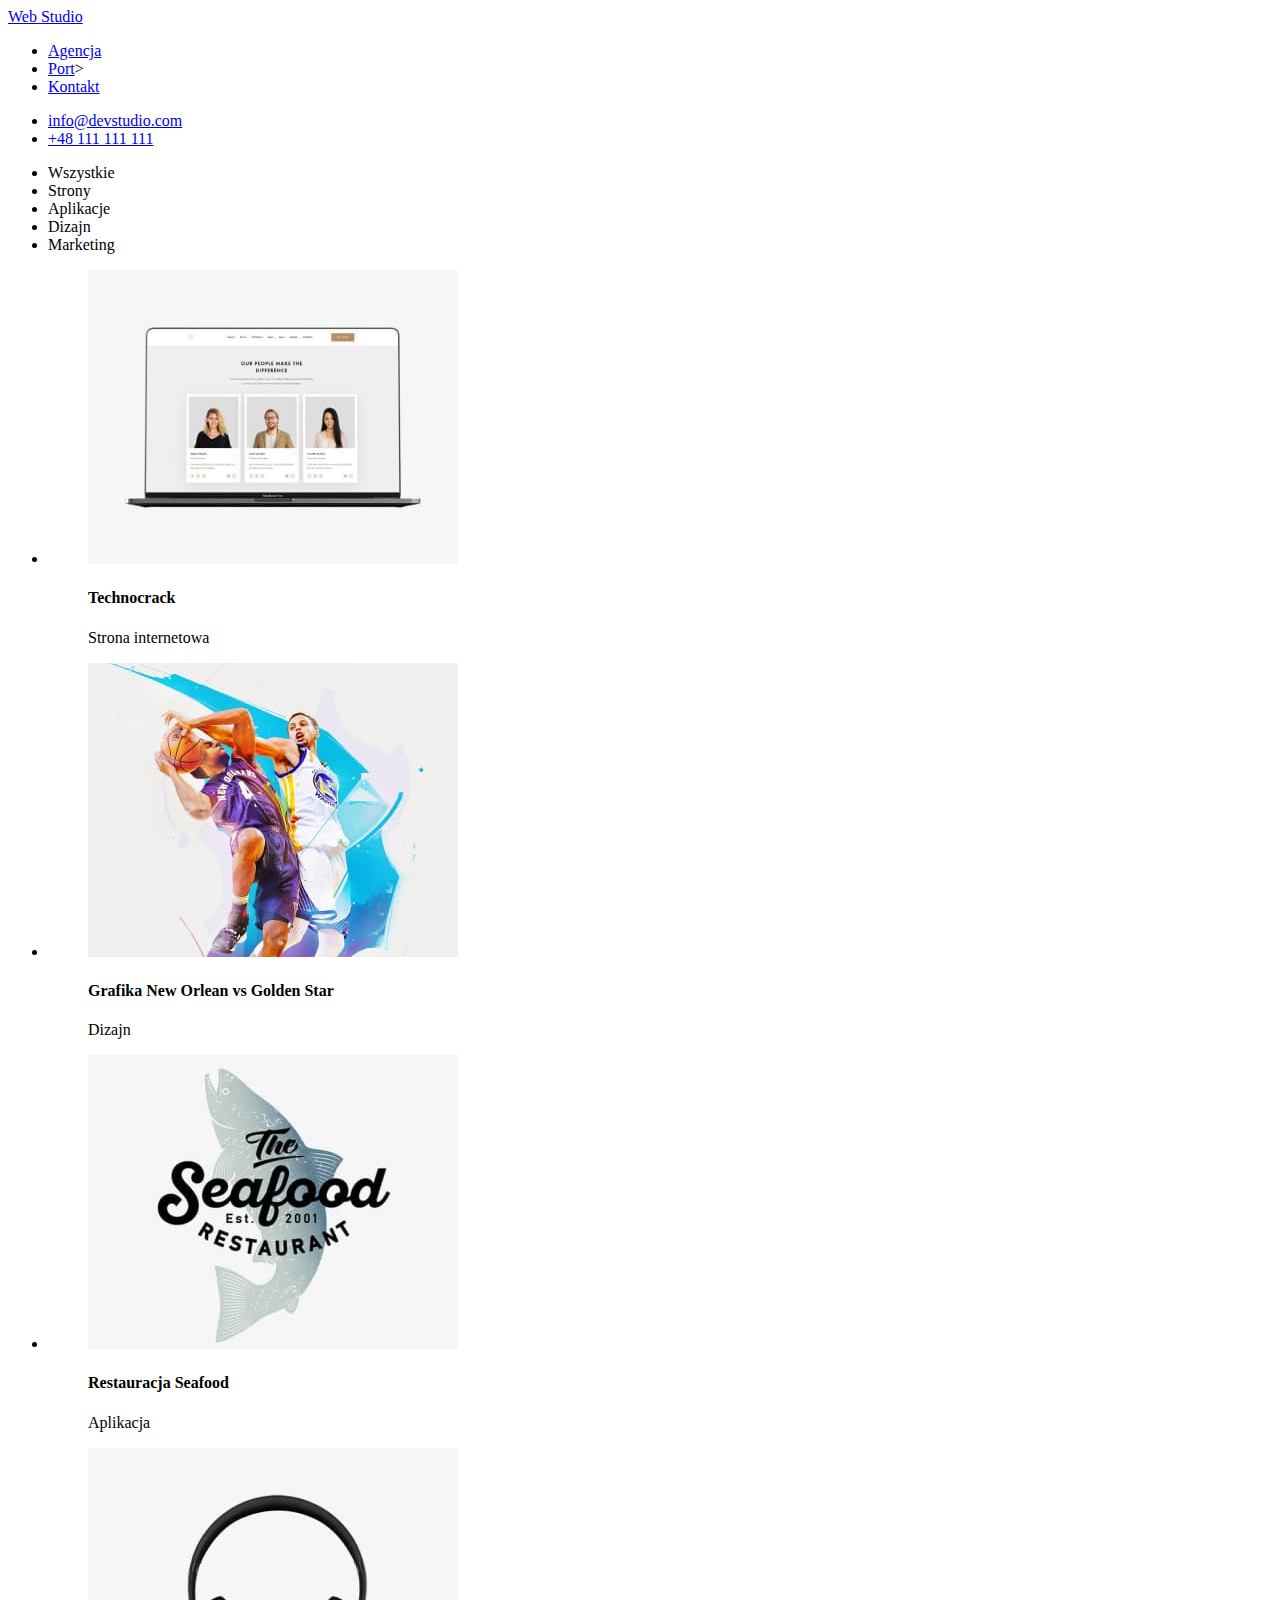
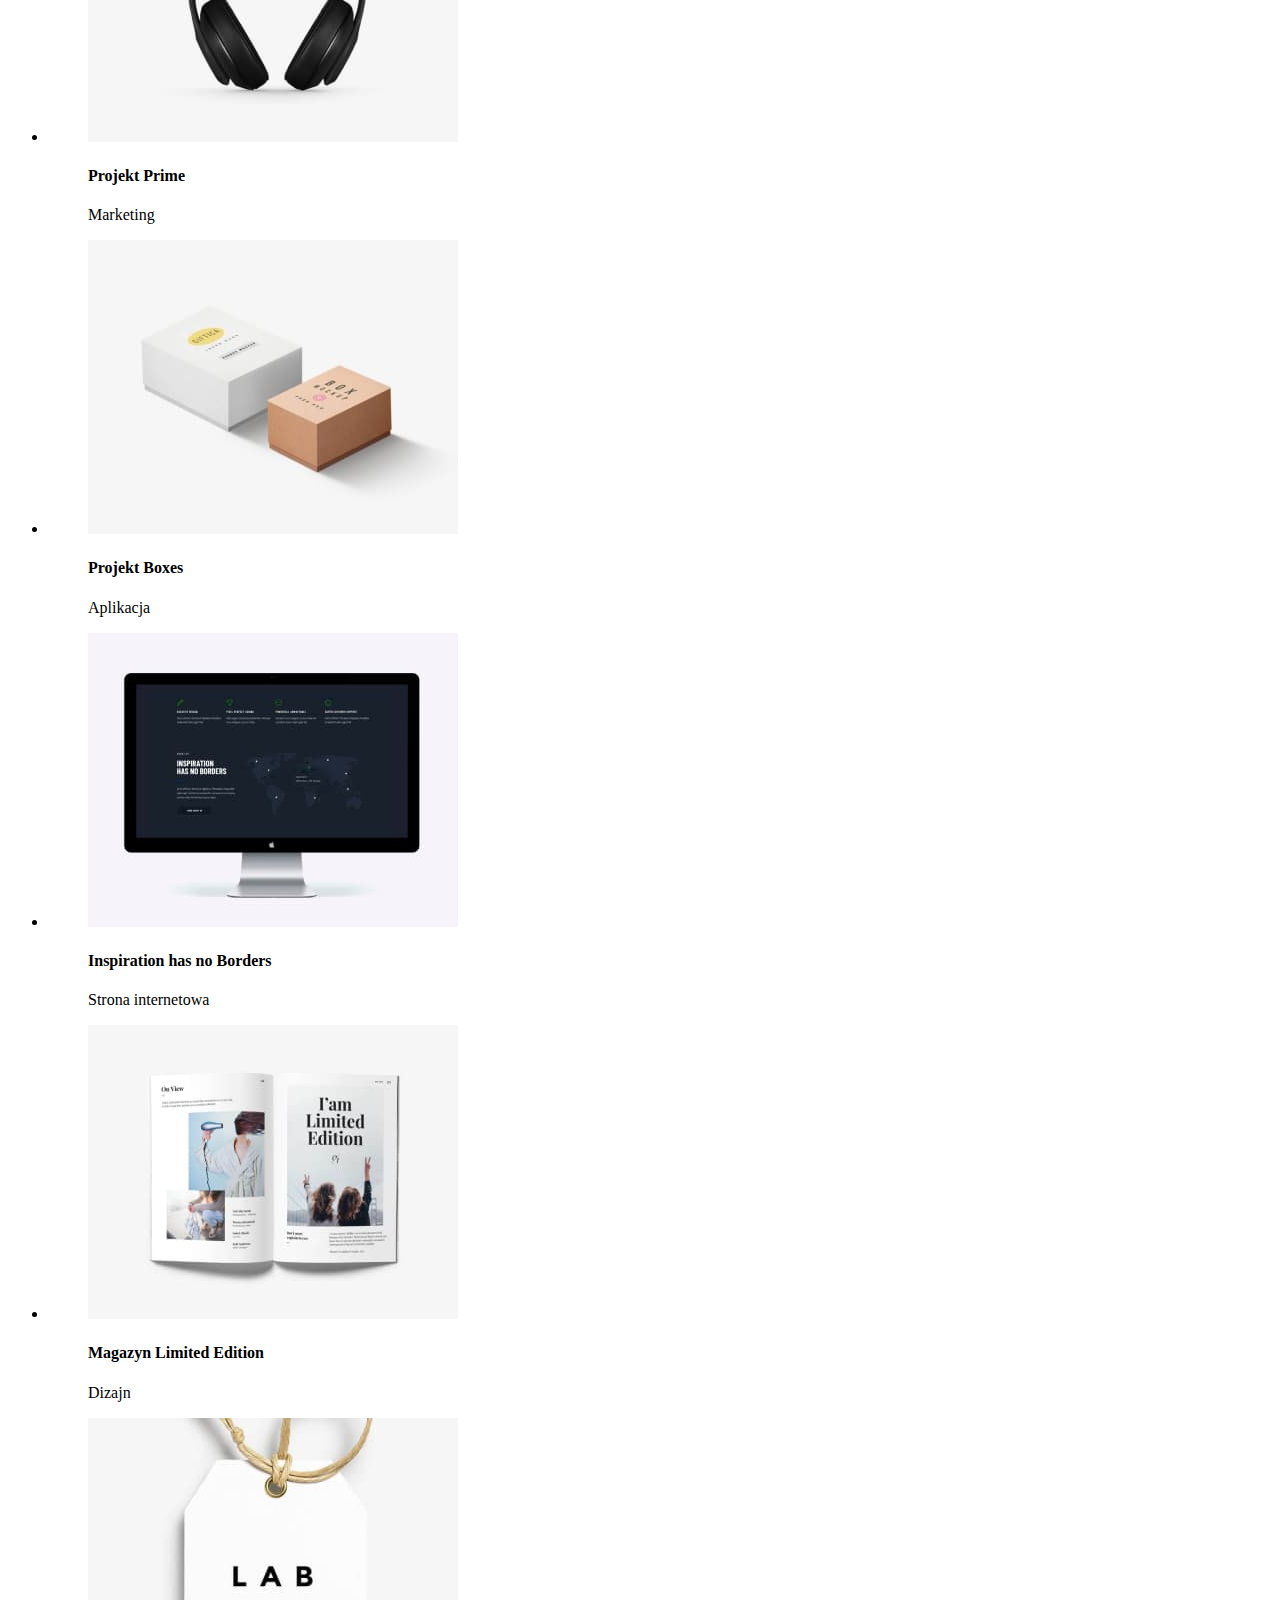
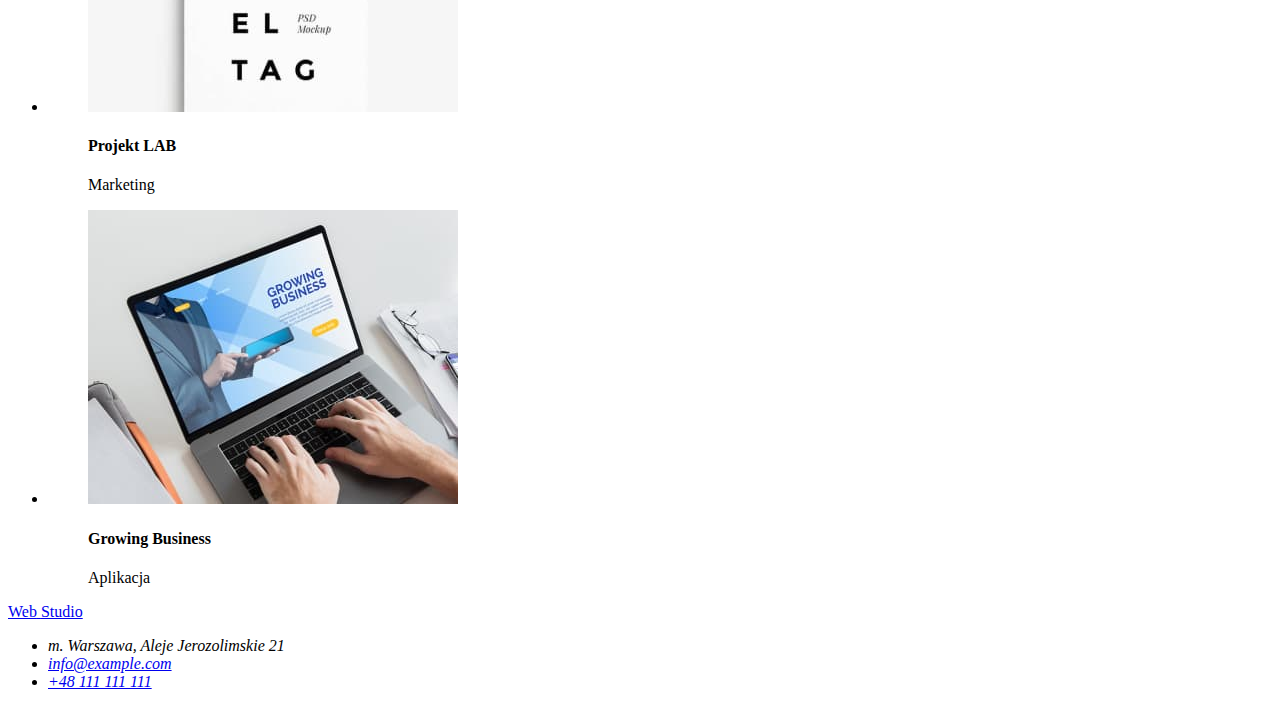
==== portfolio.html @ fb9fe357 "znaczniki portfolio" ====
<!DOCTYPE html>
<html lang="en">
  <head>
    <meta charset="UTF-8" />
    <meta http-equiv="X-UA-Compatible" content="IE=edge" />
    <meta name="viewport" content="width=device-width, initial-scale=1.0" />
    <title>Document</title>
  </head>
  <body>
    <header>
      <div>
        <a href="#">
          <span>Web</span>
          <span>Studio</span>
        </a>
      </div>
      <nav>
        <ul>
          <li><a href="#">Agencja</a></li>
          <li><a href="#">Port</a>></li>
          <li><a href="#">Kontakt</a></li>
        </ul>
      </nav>
      <div>
        <ul>
          <li><a href="mailto:info@devstudio.com">info@devstudio.com</a></li>
          <li><a href="tel:+48111111111">+48 111 111 111</a></li>
        </ul>
      </div>
    </header>
    <main>
      <nav>
        <ul>
          <li><a href="#"></a>Wszystkie</li>
          <li><a href="#"></a>Strony</li>
          <li><a href="#"></a>Aplikacje</li>
          <li><a href="#"></a>Dizajn</li>
          <li><a href="#"></a>Marketing</li>
        </ul>
      </nav>
      <section>
        <ul>
          <li>
            <figure>
              <img
                src="images/technocrack.jpg"
                alt="nasz zespół i jego kompetencje"
                width="370"
                height="294"
              />
              <figcaption>
                <h4>Technocrack</h4>
                <p>Strona internetowa</p>
              </figcaption>
            </figure>
          </li>
          <li>
            <figure>
              <img
                src="images/nba.jpg"
                alt="koszykarze"
                width="370"
                height="294"
              />
              <figcaption>
                <h4>Grafika New Orlean vs Golden Star</h4>
                <p>Dizajn</p>
              </figcaption>
            </figure>
          </li>
          <li>
            <figure>
              <img
                src="images/restaurant.jpg"
                alt="logo restauracji"
                width="370"
                height="294"
              />
              <figcaption>
                <h4>Restauracja Seafood</h4>
                <p>Aplikacja</p>
              </figcaption>
            </figure>
          </li>
          <li>
            <figure>
              <img
                src="images/prime.jpg"
                alt="słuchawki"
                width="370"
                height="294"
              />
              <figcaption>
                <h4>Projekt Prime</h4>
                <p>Marketing</p>
            </figure>
          </li>
          <li>
            <figure>
              <img
                src="images/boxes.jpg"
                alt="dwa pudełka"
                width="370"
                height="294"
              />
              <figcaption>
                <h4>Projekt Boxes</h4>
                <p>Aplikacja</p>
            </figure>
          </li>
          <li>
            <figure>
              <img
                src="images/inspiration.jpg"
                alt="ekran z mapą świata i menu"
                width="370"
                height="294"
              />
              <figcaption>
                <h4>Inspiration has no Borders</h4>
                <p>Strona internetowa</p>
            </figure>
          </li>
          <li>
            <figure>
              <img
                src="images/magazine.jpg"
                alt="magazyn"
                width="370"
                height="294"
              />
              <figcaption>
                <h4>Magazyn Limited Edition</h4>
                <p>Dizajn</p>
            </figure>
          </li>
          <li>
            <figure>
              <img
                src="images/lab.jpg"
                alt="etykieta"
                width="370"
                height="294"
              />
              <figcaption>
                <h4>Projekt LAB</h4>
                <p>Marketing</p>
            </figure>
          </li>
          <li>
            <figure>
              <img
                src="images/growingbiz.jpg"
                alt="włączony laptop"
                width="370"
                height="294"
              />
              <figcaption>
                <h4>Growing Business</h4>
                <p>Aplikacja</p>
            </figure>
          </li>
        </ul>
      </section>
    </main>
    <footer>
      <div>
        <a href="#">
          <span>Web</span>
          <span>Studio</span>
        </a>
      </div>
      <address>
        <ul>
          <li>m. Warszawa, Aleje Jerozolimskie 21</li>
          <li><a href="mailto:info@example.com">info@example.com</a></li>
          <li><a href="tel:+48111111111">+48 111 111 111</a></li>
        </ul>
      </address>
    </footer>
  </body>
</html>
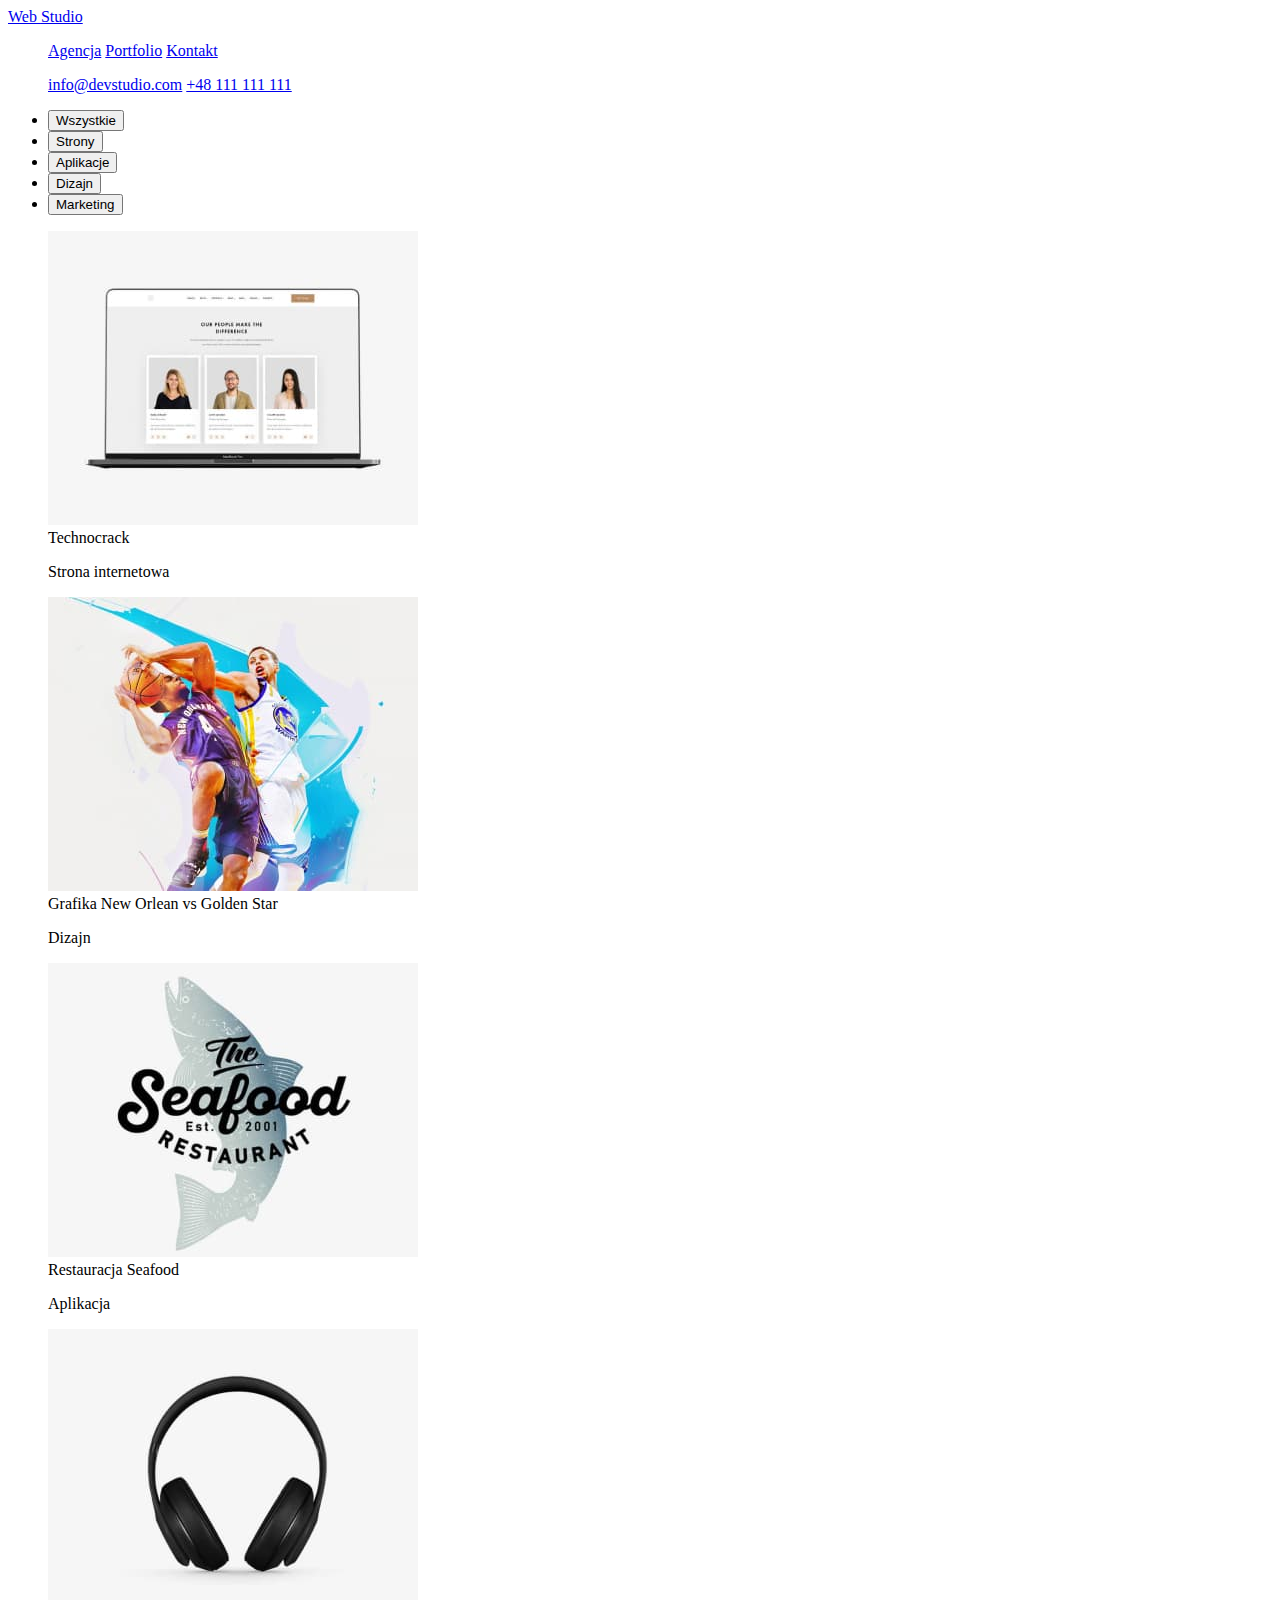
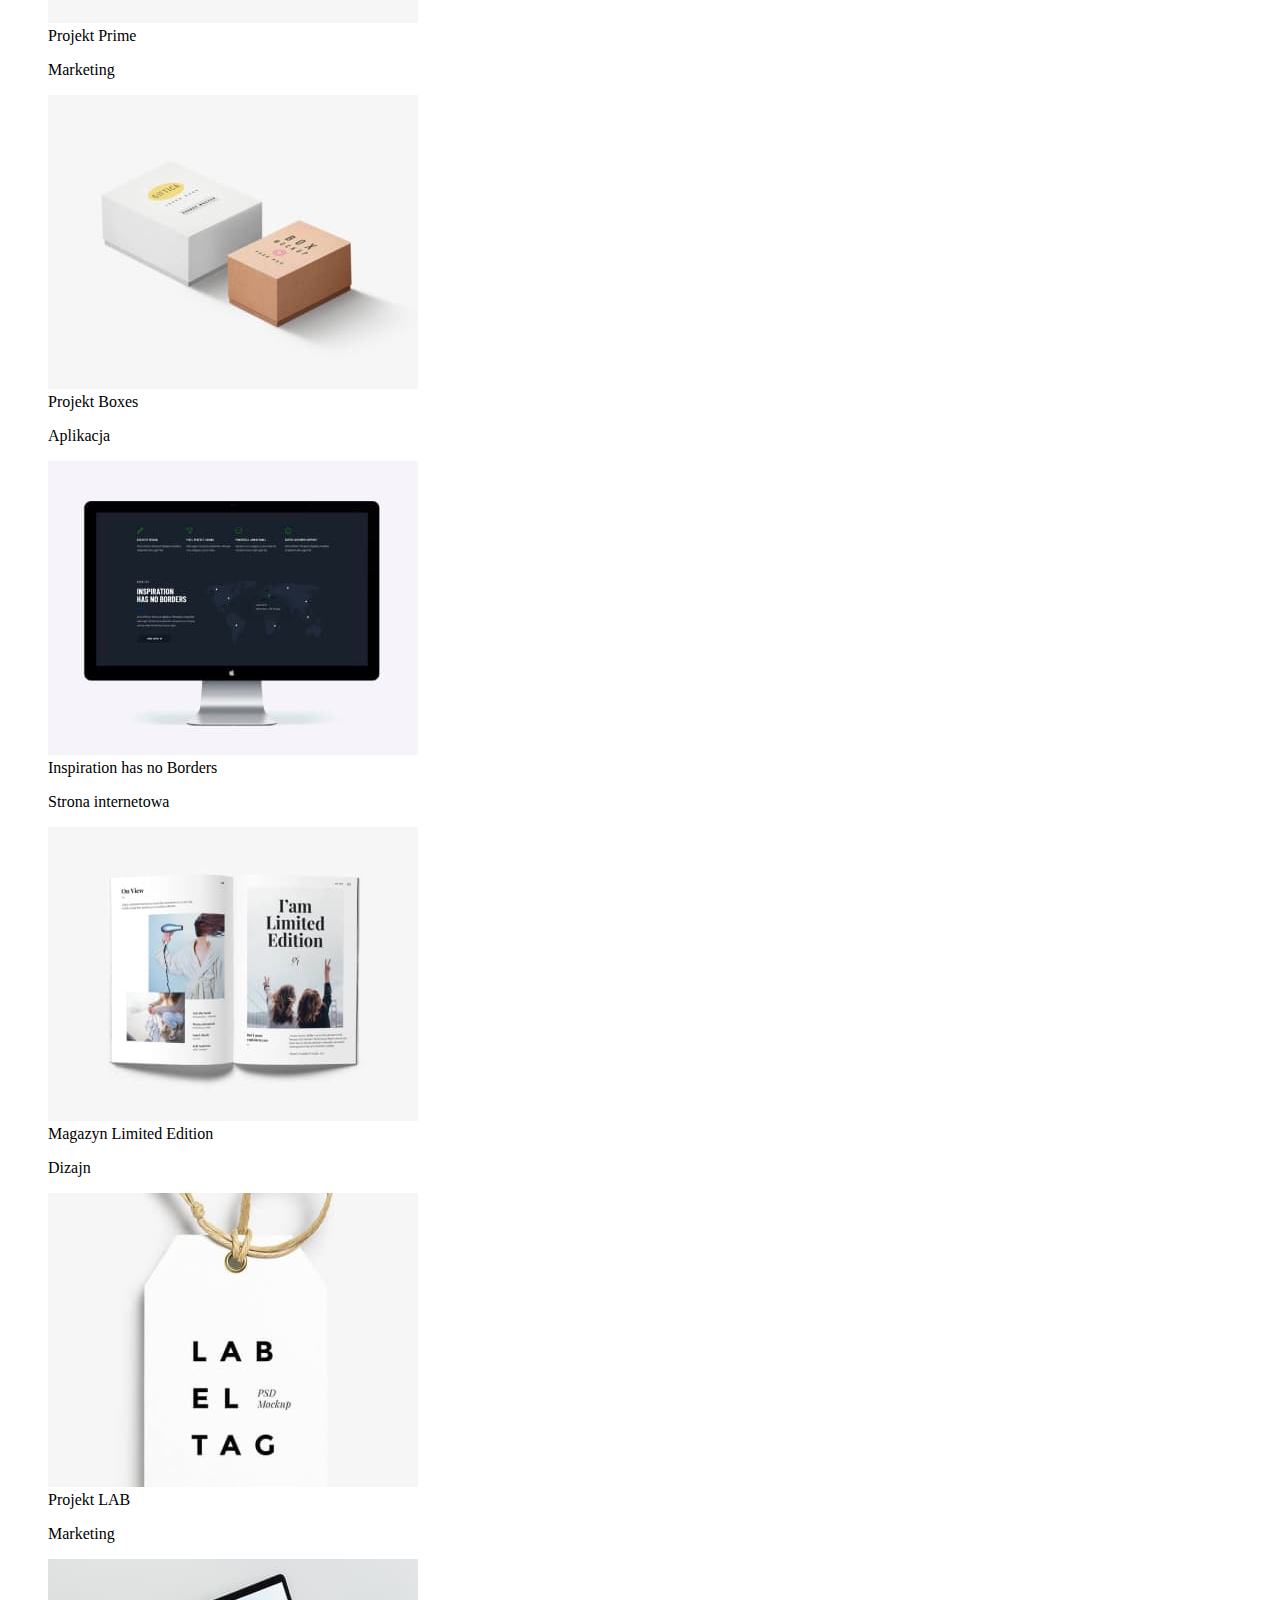
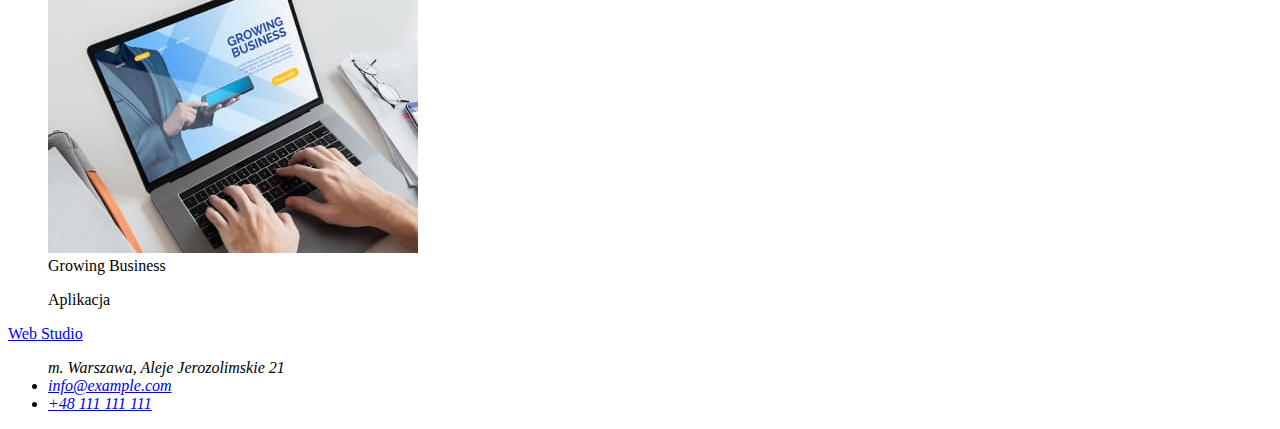
==== commit da891137: "1" ====
--- a/portfolio.html
+++ b/portfolio.html
@@ -4,42 +4,46 @@
     <meta charset="UTF-8" />
     <meta http-equiv="X-UA-Compatible" content="IE=edge" />
     <meta name="viewport" content="width=device-width, initial-scale=1.0" />
-    <title>Document</title>
+    <title>Portfolio</title>
+     <link rel="preconnect" href="https://fonts.googleapis.com" />
+    <link rel="preconnect" href="https://fonts.gstatic.com" crossorigin />
+    <link href="https://fonts.googleapis.com/css2?family=Raleway:wght@700&family=Roboto:wght@400;700;900&display=swap" rel="stylesheet">
+    <link rel="stylesheet" href="./css/styles.css"> 
   </head>
   <body>
     <header>
-      <div>
-        <a href="#">
-          <span>Web</span>
-          <span>Studio</span>
+      <div: class="logo">
+        <a href="index.html" class="link">
+          <span: class="blue-logo">Web</span>
+          <span: class="black-logo">Studio</span>
         </a>
       </div>
       <nav>
         <ul>
-          <li><a href="#">Agencja</a></li>
-          <li><a href="#">Port</a>></li>
-          <li><a href="#">Kontakt</a></li>
+          <li: class="navigation"><a href="#" class="link">Agencja</a></li>
+          <li: class="navigation"><a href="portfolio.html" class="link">Portfolio</a></li>
+          <li: class="navigation"><a href="#" class="link">Kontakt</a></li>
         </ul>
       </nav>
       <div>
         <ul>
-          <li><a href="mailto:info@devstudio.com">info@devstudio.com</a></li>
-          <li><a href="tel:+48111111111">+48 111 111 111</a></li>
+          <li: class="contacts-data"><a href="mailto:info@devstudio.com" class="link contacts-data">info@devstudio.com</a></li>
+          <li: class="contacts-data"><a href="tel:+48111111111" class="link contacts-data">+48 111 111 111</a></li>
         </ul>
       </div>
     </header>
     <main>
       <nav>
         <ul>
-          <li><a href="#"></a>Wszystkie</li>
-          <li><a href="#"></a>Strony</li>
-          <li><a href="#"></a>Aplikacje</li>
-          <li><a href="#"></a>Dizajn</li>
-          <li><a href="#"></a>Marketing</li>
+          <li><button type="button" class="button button-filter">Wszystkie</button></li>
+          <li><button type="button" class="button button-filter">Strony</button></li>
+          <li><button type="button" class="button button-filter">Aplikacje</button></li>
+          <li><button type="button" class="button button-filter">Dizajn</button></li>
+          <li><button type="button" class="button button-filter">Marketing</button></li>
         </ul>
       </nav>
       <section>
-        <ul>
+        <ul: class="flex-container wrap">
           <li>
             <figure>
               <img
@@ -49,8 +53,8 @@
                 height="294"
               />
               <figcaption>
-                <h4>Technocrack</h4>
-                <p>Strona internetowa</p>
+                <h4: class="portfolio-captions-projects">Technocrack</h4>
+                <p align="left" class="portfolio-captions-project-type">Strona internetowa</p>
               </figcaption>
             </figure>
           </li>
@@ -63,8 +67,8 @@
                 height="294"
               />
               <figcaption>
-                <h4>Grafika New Orlean vs Golden Star</h4>
-                <p>Dizajn</p>
+                <h4: class="portfolio-captions-projects">Grafika New Orlean vs Golden Star</h4>
+                <p align="left" class="portfolio-captions-project-type">Dizajn</p>
               </figcaption>
             </figure>
           </li>
@@ -77,8 +81,8 @@
                 height="294"
               />
               <figcaption>
-                <h4>Restauracja Seafood</h4>
-                <p>Aplikacja</p>
+                <h4: class="portfolio-captions-projects">Restauracja Seafood</h4>
+                <p align="left" class="portfolio-captions-project-type">Aplikacja</p>
               </figcaption>
             </figure>
           </li>
@@ -91,8 +95,9 @@
                 height="294"
               />
               <figcaption>
-                <h4>Projekt Prime</h4>
-                <p>Marketing</p>
+                <h4: class="portfolio-captions-projects">Projekt Prime</h4>
+                <p align="left" class="portfolio-captions-project-type">Marketing</p>
+              </figcaption>
             </figure>
           </li>
           <li>
@@ -104,8 +109,9 @@
                 height="294"
               />
               <figcaption>
-                <h4>Projekt Boxes</h4>
-                <p>Aplikacja</p>
+                <h4: class="portfolio-captions-projects">Projekt Boxes</h4>
+                <p align="left" class="portfolio-captions-project-type">Aplikacja</p>
+              </figcaption>
             </figure>
           </li>
           <li>
@@ -117,9 +123,10 @@
                 height="294"
               />
               <figcaption>
-                <h4>Inspiration has no Borders</h4>
-                <p>Strona internetowa</p>
-            </figure>
+                <h4: class="portfolio-captions-projects">Inspiration has no Borders</h4>
+                <p align="left" class="portfolio-captions-project-type">Strona internetowa</p>
+              </figcaption>
+              </figure>
           </li>
           <li>
             <figure>
@@ -130,9 +137,10 @@
                 height="294"
               />
               <figcaption>
-                <h4>Magazyn Limited Edition</h4>
-                <p>Dizajn</p>
-            </figure>
+                <h4: class="portfolio-captions-projects">Magazyn Limited Edition</h4>
+                <p align="left" class="portfolio-captions-project-type">Dizajn</p>
+              </figcaption>
+              </figure>
           </li>
           <li>
             <figure>
@@ -143,8 +151,9 @@
                 height="294"
               />
               <figcaption>
-                <h4>Projekt LAB</h4>
-                <p>Marketing</p>
+                <h4: class="portfolio-captions-projects">Projekt LAB</h4>
+                <p align="left" class="portfolio-captions-project-type">Marketing</p>
+              </figcaption>
             </figure>
           </li>
           <li>
@@ -156,25 +165,26 @@
                 height="294"
               />
               <figcaption>
-                <h4>Growing Business</h4>
-                <p>Aplikacja</p>
+                <h4: class="portfolio-captions-projects">Growing Business</h4>
+                <p align="left" class="portfolio-captions-project-type">Aplikacja</p>
+              </figcaption>
             </figure>
           </li>
         </ul>
       </section>
     </main>
-    <footer>
-      <div>
-        <a href="#">
-          <span>Web</span>
-          <span>Studio</span>
+    <footer: class="footers">
+      <div: class="logo">
+        <a href="index.html" class="link">
+          <span: class="blue-logo">Web</span>
+          <span: class="white-logo">Studio</span>
         </a>
       </div>
       <address>
         <ul>
-          <li>m. Warszawa, Aleje Jerozolimskie 21</li>
-          <li><a href="mailto:info@example.com">info@example.com</a></li>
-          <li><a href="tel:+48111111111">+48 111 111 111</a></li>
+          <li: class="location">m. Warszawa, Aleje Jerozolimskie 21</li>
+          <li><a href="mailto:info@example.com" class="link contact-footer">info@example.com</a></li>
+          <li><a href="tel:+48111111111" class="link contact-footer">+48 111 111 111</a></li>
         </ul>
       </address>
     </footer>
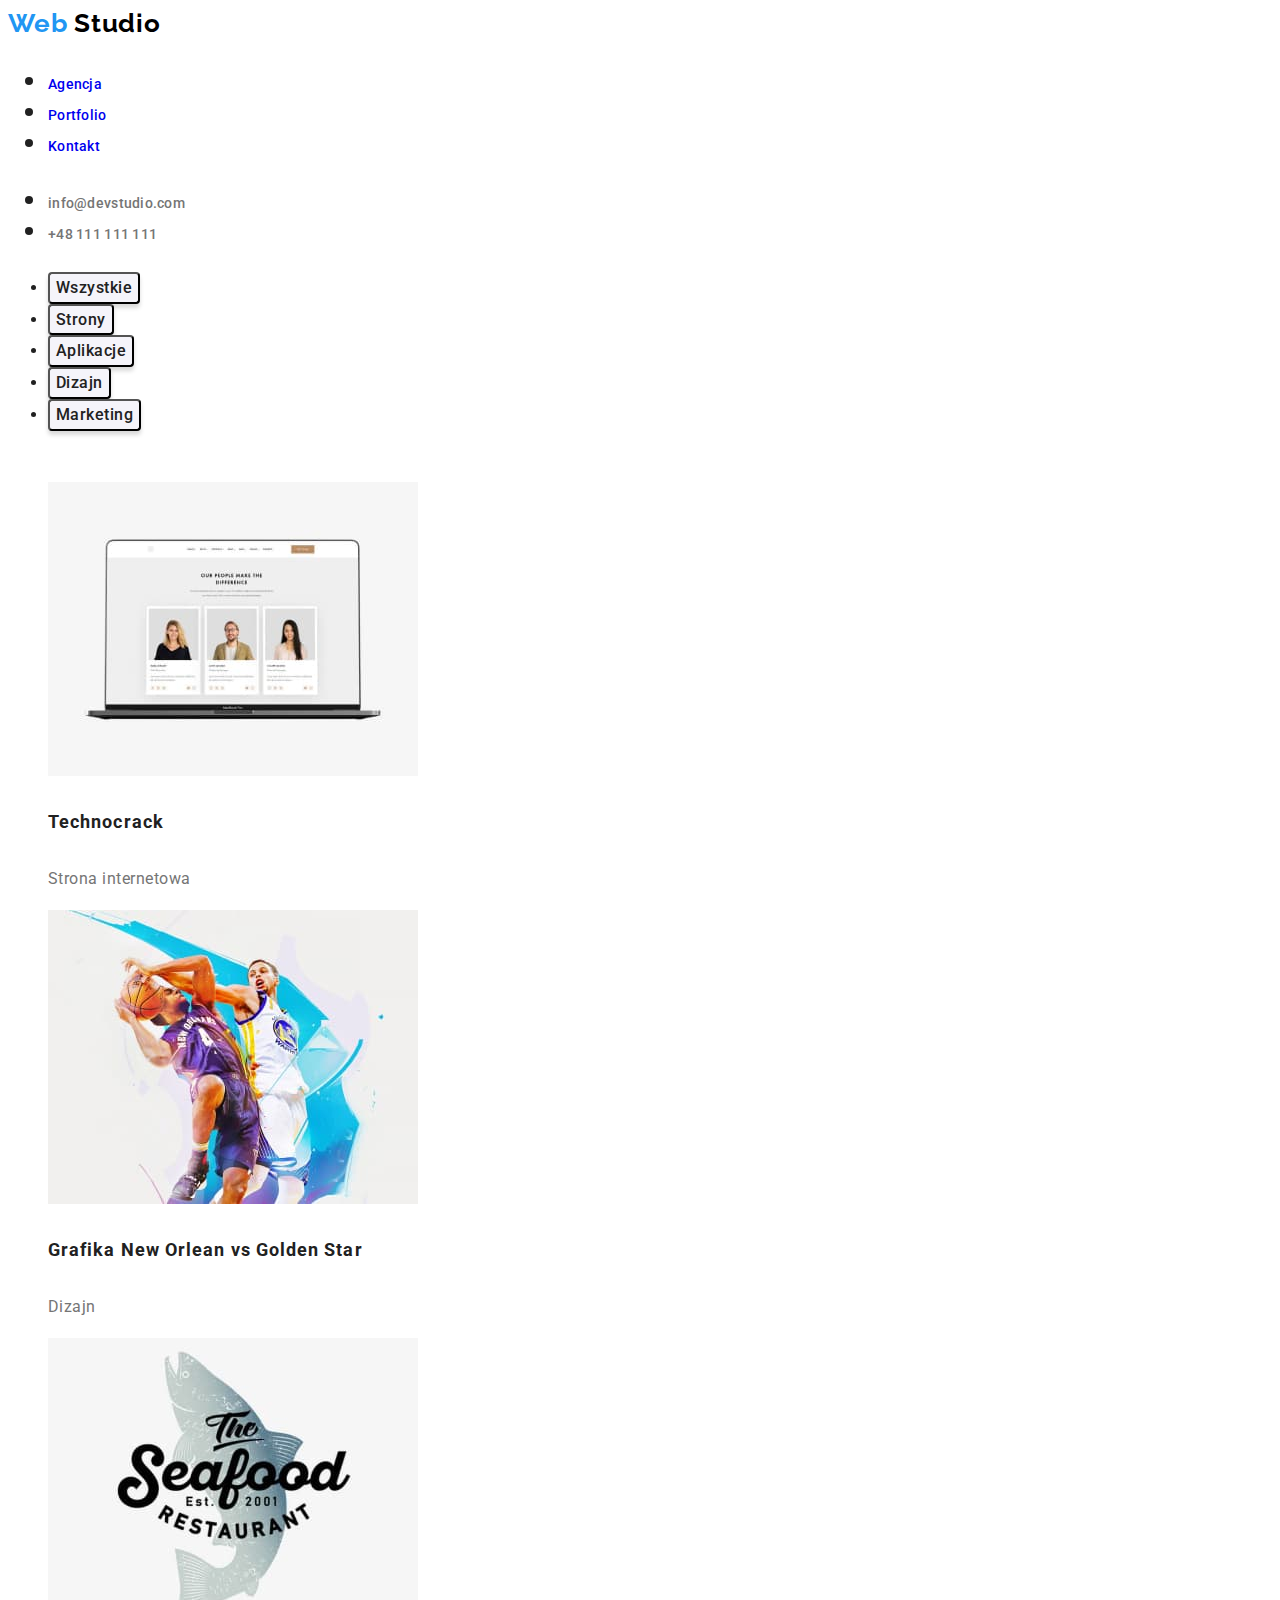
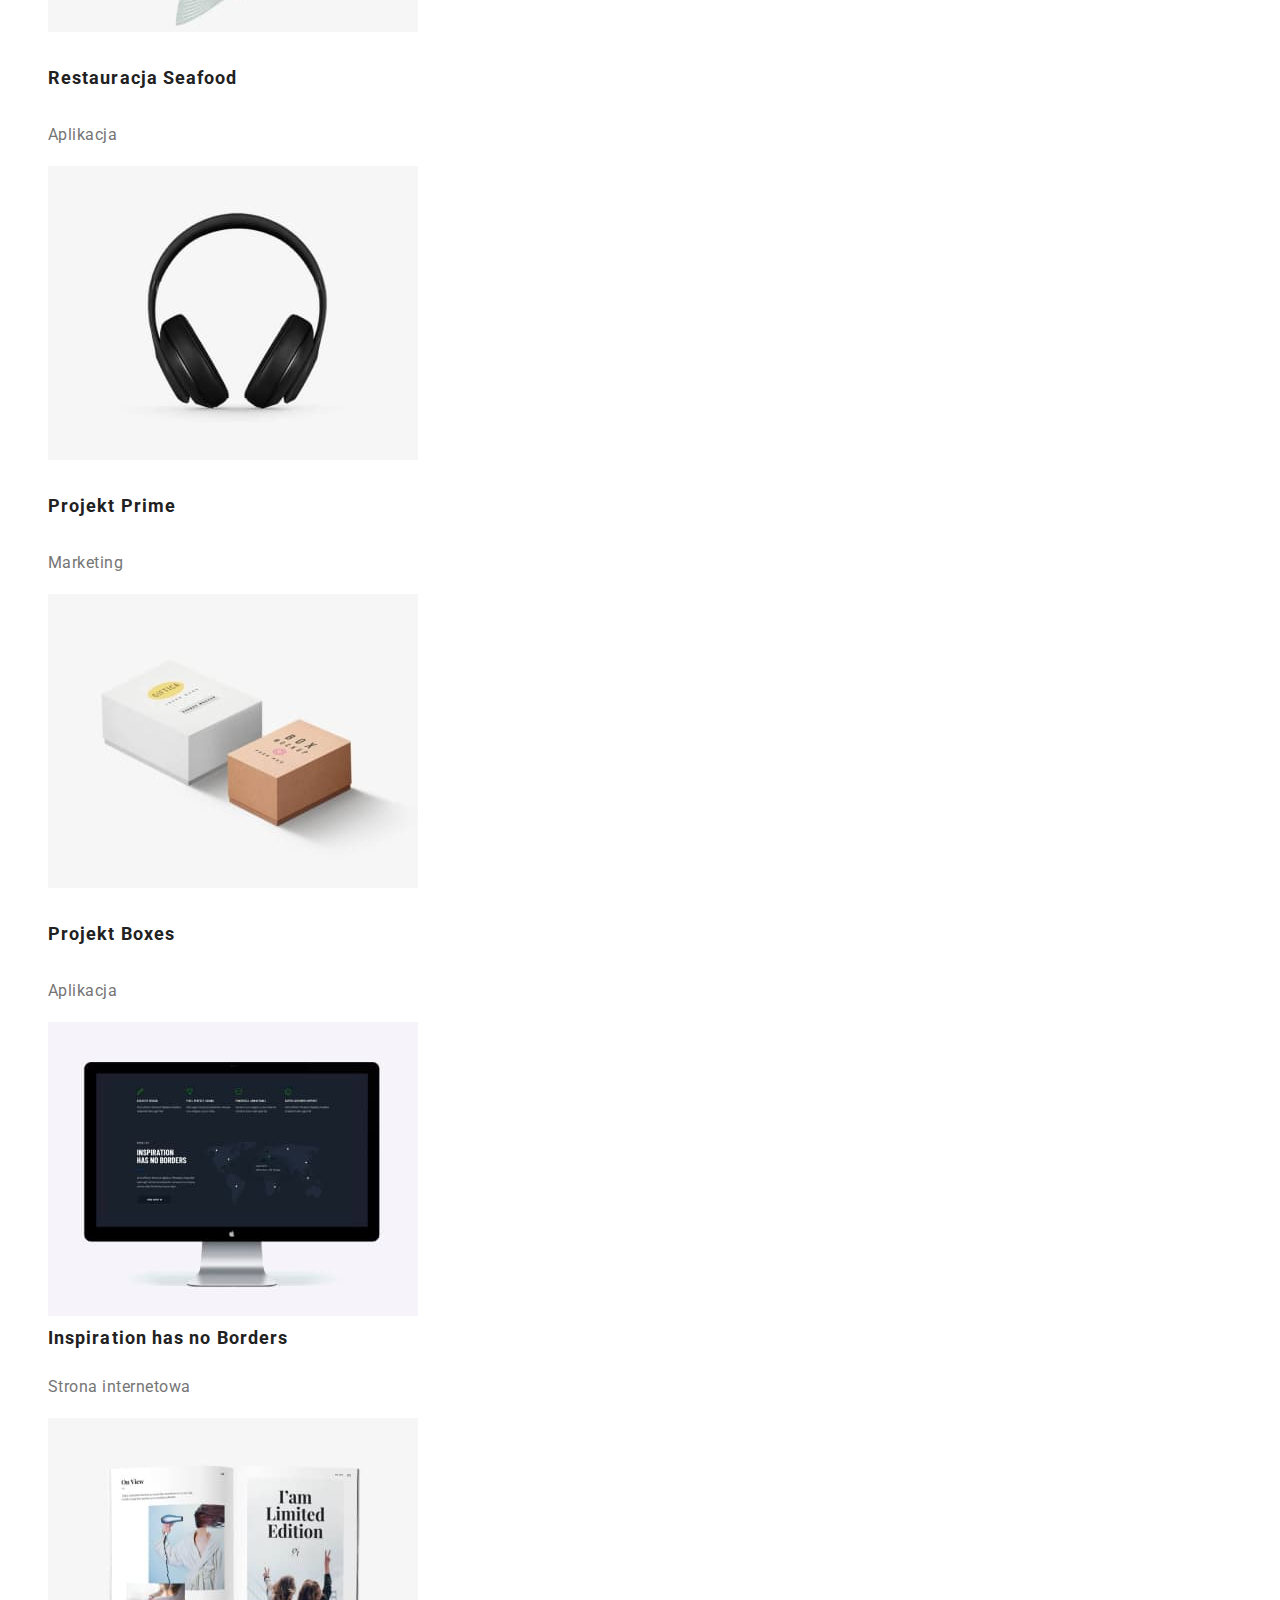
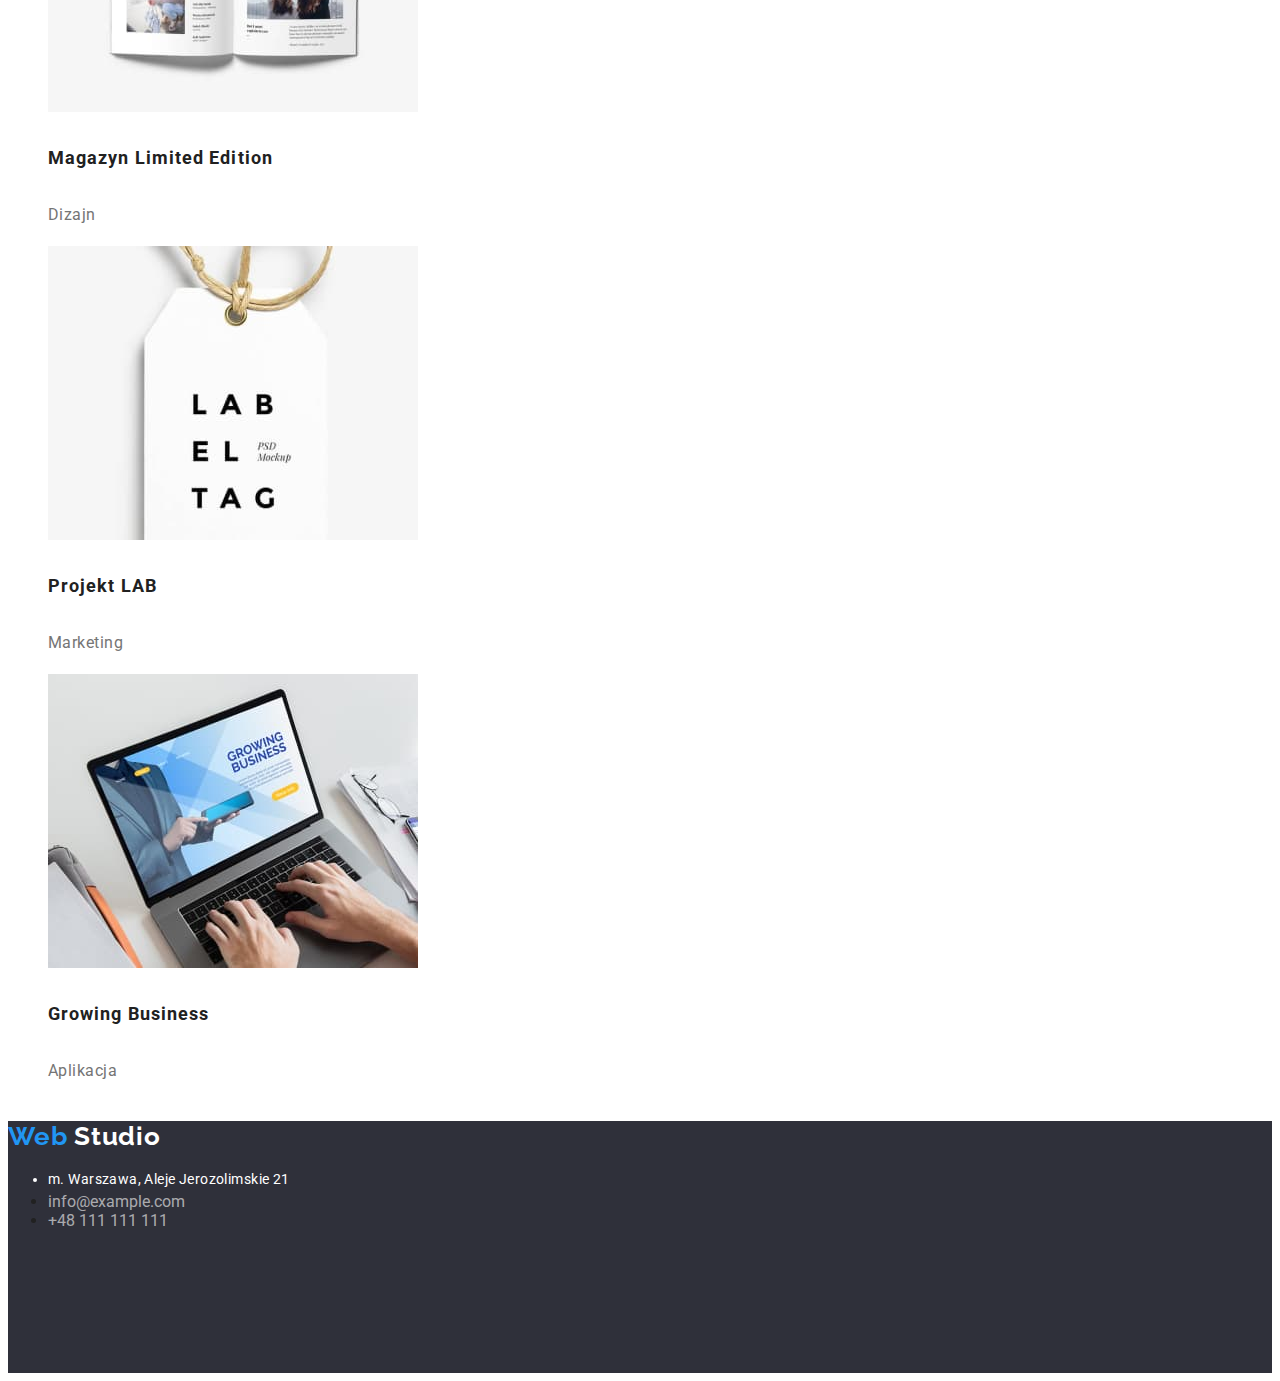
==== commit 2f61c9e5: "poprawki od mentora" ====
--- a/portfolio.html
+++ b/portfolio.html
@@ -14,21 +14,21 @@
     <header>
       <div: class="logo">
         <a href="index.html" class="link">
-          <span: class="blue-logo">Web</span>
-          <span: class="black-logo">Studio</span>
+          <span class="blue-logo">Web</span>
+          <span class="black-logo">Studio</span>
         </a>
       </div>
       <nav>
         <ul>
-          <li: class="navigation"><a href="#" class="link">Agencja</a></li>
-          <li: class="navigation"><a href="portfolio.html" class="link">Portfolio</a></li>
-          <li: class="navigation"><a href="#" class="link">Kontakt</a></li>
+          <li> <a href="#" class="link navigation">Agencja</a></li>
+          <li> <a href="portfolio.html" class="link navigation">Portfolio</a></li>
+          <li> <a href="#" class="link navigation">Kontakt</a></li>
         </ul>
       </nav>
       <div>
         <ul>
-          <li: class="contacts-data"><a href="mailto:info@devstudio.com" class="link contacts-data">info@devstudio.com</a></li>
-          <li: class="contacts-data"><a href="tel:+48111111111" class="link contacts-data">+48 111 111 111</a></li>
+          <li> <a href="mailto:info@devstudio.com" class="link contacts-data">info@devstudio.com</a></li>
+          <li> <a href="tel:+48111111111" class="link contacts-data">+48 111 111 111</a></li>
         </ul>
       </div>
     </header>
@@ -43,7 +43,7 @@
         </ul>
       </nav>
       <section>
-        <ul: class="flex-container wrap">
+        <ul: class="container wrap">
           <li>
             <figure>
               <img
@@ -53,8 +53,8 @@
                 height="294"
               />
               <figcaption>
-                <h4: class="portfolio-captions-projects">Technocrack</h4>
-                <p align="left" class="portfolio-captions-project-type">Strona internetowa</p>
+                <h4 class="portfolio-captions-projects">Technocrack</h4>
+                <p class="portfolio-captions-project-type">Strona internetowa</p>
               </figcaption>
             </figure>
           </li>
@@ -67,8 +67,8 @@
                 height="294"
               />
               <figcaption>
-                <h4: class="portfolio-captions-projects">Grafika New Orlean vs Golden Star</h4>
-                <p align="left" class="portfolio-captions-project-type">Dizajn</p>
+                <h4 class="portfolio-captions-projects">Grafika New Orlean vs Golden Star</h4>
+                <p class="portfolio-captions-project-type">Dizajn</p>
               </figcaption>
             </figure>
           </li>
@@ -81,8 +81,8 @@
                 height="294"
               />
               <figcaption>
-                <h4: class="portfolio-captions-projects">Restauracja Seafood</h4>
-                <p align="left" class="portfolio-captions-project-type">Aplikacja</p>
+                <h4 class="portfolio-captions-projects">Restauracja Seafood</h4>
+                <p class="portfolio-captions-project-type">Aplikacja</p>
               </figcaption>
             </figure>
           </li>
@@ -95,8 +95,8 @@
                 height="294"
               />
               <figcaption>
-                <h4: class="portfolio-captions-projects">Projekt Prime</h4>
-                <p align="left" class="portfolio-captions-project-type">Marketing</p>
+                <h4 class="portfolio-captions-projects">Projekt Prime</h4>
+                <p class="portfolio-captions-project-type">Marketing</p>
               </figcaption>
             </figure>
           </li>
@@ -109,8 +109,8 @@
                 height="294"
               />
               <figcaption>
-                <h4: class="portfolio-captions-projects">Projekt Boxes</h4>
-                <p align="left" class="portfolio-captions-project-type">Aplikacja</p>
+                <h4 class="portfolio-captions-projects">Projekt Boxes</h4>
+                <p class="portfolio-captions-project-type">Aplikacja</p>
               </figcaption>
             </figure>
           </li>
@@ -124,7 +124,7 @@
               />
               <figcaption>
                 <h4: class="portfolio-captions-projects">Inspiration has no Borders</h4>
-                <p align="left" class="portfolio-captions-project-type">Strona internetowa</p>
+                <p class="portfolio-captions-project-type">Strona internetowa</p>
               </figcaption>
               </figure>
           </li>
@@ -137,8 +137,8 @@
                 height="294"
               />
               <figcaption>
-                <h4: class="portfolio-captions-projects">Magazyn Limited Edition</h4>
-                <p align="left" class="portfolio-captions-project-type">Dizajn</p>
+                <h4 class="portfolio-captions-projects">Magazyn Limited Edition</h4>
+                <p class="portfolio-captions-project-type">Dizajn</p>
               </figcaption>
               </figure>
           </li>
@@ -151,8 +151,8 @@
                 height="294"
               />
               <figcaption>
-                <h4: class="portfolio-captions-projects">Projekt LAB</h4>
-                <p align="left" class="portfolio-captions-project-type">Marketing</p>
+                <h4 class="portfolio-captions-projects">Projekt LAB</h4>
+                <p class="portfolio-captions-project-type">Marketing</p>
               </figcaption>
             </figure>
           </li>
@@ -165,24 +165,24 @@
                 height="294"
               />
               <figcaption>
-                <h4: class="portfolio-captions-projects">Growing Business</h4>
-                <p align="left" class="portfolio-captions-project-type">Aplikacja</p>
+                <h4 class="portfolio-captions-projects">Growing Business</h4>
+                <p class="portfolio-captions-project-type">Aplikacja</p>
               </figcaption>
             </figure>
           </li>
         </ul>
       </section>
     </main>
-    <footer: class="footers">
-      <div: class="logo">
+    <footer class="footers">
+      <div class="logo">
         <a href="index.html" class="link">
-          <span: class="blue-logo">Web</span>
-          <span: class="white-logo">Studio</span>
+          <span class="blue-logo">Web</span>
+          <span class="white-logo">Studio</span>
         </a>
       </div>
       <address>
         <ul>
-          <li: class="location">m. Warszawa, Aleje Jerozolimskie 21</li>
+          <li class="location">m. Warszawa, Aleje Jerozolimskie 21</li>
           <li><a href="mailto:info@example.com" class="link contact-footer">info@example.com</a></li>
           <li><a href="tel:+48111111111" class="link contact-footer">+48 111 111 111</a></li>
         </ul>
--- a/css/styles.css
+++ b/css/styles.css
@@ -0,0 +1,203 @@
+:root {
+  --main-color: #212121;
+  --secendary-color: #2196f3;
+  --tertiary-color: #757575;
+  --background-color: #f5f4fa;
+  --secendery-background-color: #2f303a;
+  --logo-white: #ffffff;
+  --logo-black: #000000;
+  --color-contact-footer: rgba(255, 255, 255, 0.6);
+}
+
+body {
+  font-family: "Roboto", sans-serif;
+  font-style: normal;
+  color: var(--main-color, #212121);
+  list-style-type: none;
+}
+
+.our-strenghts {
+  font-weight: 700;
+  font-size: 14px;
+  line-height: 1.14;
+  letter-spacing: 0.03em;
+  text-transform: uppercase;
+}
+
+.our-strenghts-description {
+  font-weight: 400;
+  font-size: 14px;
+  line-height: 1.71;
+  letter-spacing: 0.03em;
+  color: var(--tertiary-color, #757575);
+  text-align: left;
+  text-transform: none;
+}
+
+.subtitle {
+  font-weight: 700;
+  font-size: 36px;
+  line-height: 1.17;
+  text-align: center;
+  letter-spacing: 0.03em;
+}
+
+.container {
+  list-style-type: none;
+  padding: 0 215px 0 215px;
+}
+
+.wrap {
+  -webkit-flex-wrap: wrap;
+  flex-wrap: wrap;
+}
+
+.footers {
+  height: 252px;
+  left: 0px;
+  background: #2f303a;
+}
+
+.logo {
+  font-family: "Raleway", sans-serif;
+  font-style: normal;
+  font-weight: 700;
+  font-size: 26px;
+  line-height: 1.19;
+  letter-spacing: 0.03em;
+  text-decoration: none;
+}
+
+.blue-logo {
+  color: var(--secendary-color, #2196f3);
+}
+
+.black-logo {
+  color: var(--logo-black, #000000);
+}
+
+.white-logo {
+  color: var(--logo-white, #ffffff);
+}
+
+.navigation {
+  font-family: "Roboto", sans-serif;
+  font-weight: 500;
+  font-size: 14px;
+  line-height: 1.14;
+  letter-spacing: 0.02em;
+  text-decoration: none;
+}
+
+.contacts-data {
+  font-family: "Roboto", sans-serif;
+  font-weight: 500;
+  font-size: 14px;
+  line-height: 1.14;
+  letter-spacing: 0.02em;
+  color: #757575;
+}
+
+.title {
+  font-weight: 900;
+  font-size: 44px;
+  line-height: 1.36;
+  text-align: center;
+  letter-spacing: 0.06em;
+  text-transform: uppercase;
+  color: var(--logo-white, #ffffff);
+  background: var(--secendery-background-colo, #2f303a);
+}
+
+.button {
+  font-family: "Roboto";
+  font-style: normal;
+  font-weight: 700;
+  font-size: 16px;
+  line-height: 1.88;
+  display: flex;
+  align-items: center;
+  text-align: center;
+  letter-spacing: 0.06em;
+  box-shadow: 0px 4px 4px rgba(0, 0, 0, 0.15);
+  border-radius: 4px;
+  cursor: pointer;
+  list-style-type: none;
+}
+
+.button-service {
+  color: var(--logo-white, #ffffff);
+  background: var(--secendary-color, #2196f3);
+}
+
+.button-filter {
+  color: var(--main-color, #212121);
+  background: var(--background-color, #f5f4fa);
+  font-style: normal;
+  font-weight: 500;
+  font-size: 16px;
+  line-height: 1.62;
+  letter-spacing: 0.03em;
+}
+
+.button-filter:hover,
+.button-filter:focus {
+  color: #ffffff;
+  background: #2196f3;
+}
+
+.caption-name {
+  font-weight: 500;
+  font-size: 16px;
+  line-height: 1.19;
+  text-align: center;
+  letter-spacing: 0.03em;
+}
+
+.caption-position {
+  font-weight: 400;
+  font-size: 16px;
+  line-height: 1.91;
+  text-align: center;
+  letter-spacing: 0.03em;
+  color: #757575;
+}
+
+.link {
+  text-decoration: none;
+  font-style: normal;
+}
+
+.portfolio-captions-projects {
+  font-weight: 700;
+  font-size: 18px;
+  line-height: 2;
+  letter-spacing: 0.06em;
+}
+
+.portfolio-captions-project-type {
+  font-weight: 400;
+  font-size: 16px;
+  line-height: 1.88;
+  letter-spacing: 0.03em;
+  color: #757575;
+}
+
+.location {
+  font-family: "Roboto";
+  font-size: 14px;
+  line-height: 1.71;
+  letter-spacing: 0.03em;
+  font-style: normal;
+  font-weight: 400;
+  color: var(--logo-white, #ffffff);
+}
+
+.contact-footer {
+  color: var(--color-contact-footer, rgba(255, 255, 255, 0.6));
+}
+
+.link:hover,
+.link:focus {
+  color: var(--secendary-color, #2196f3);
+}
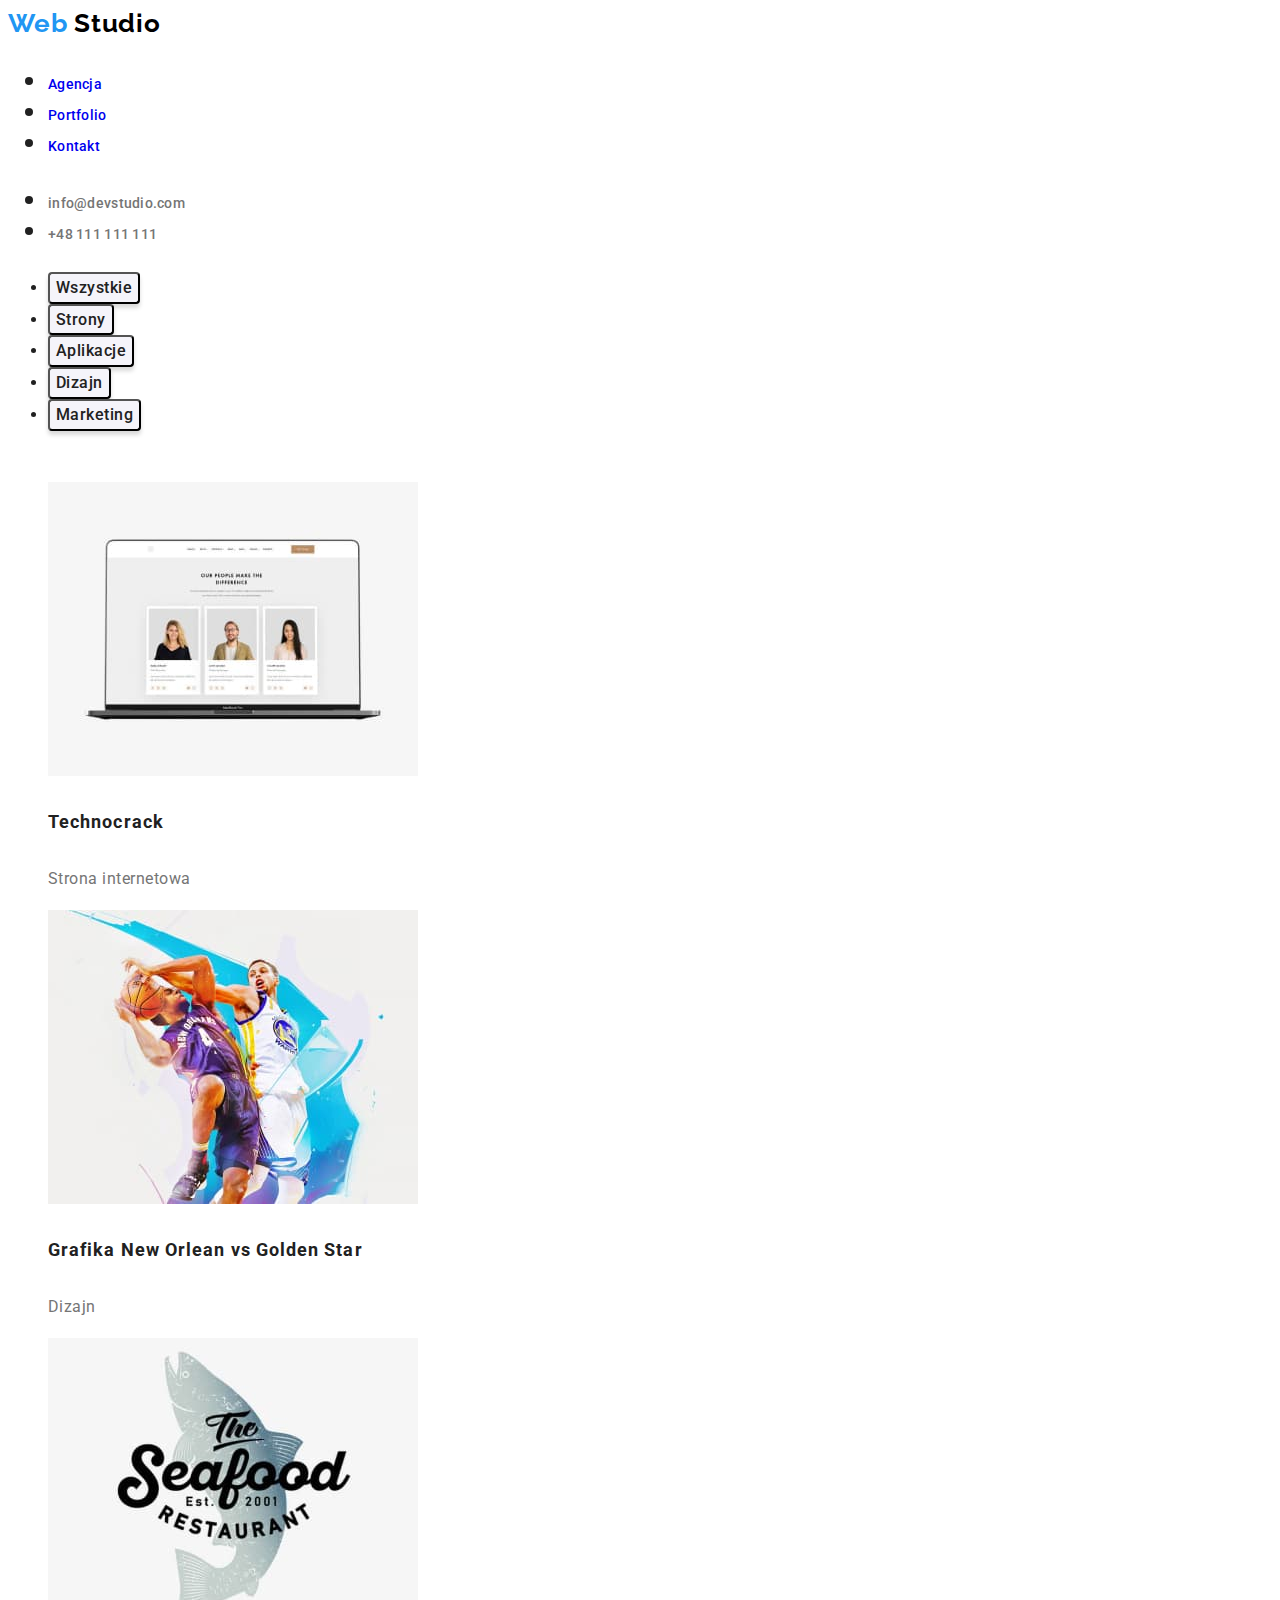
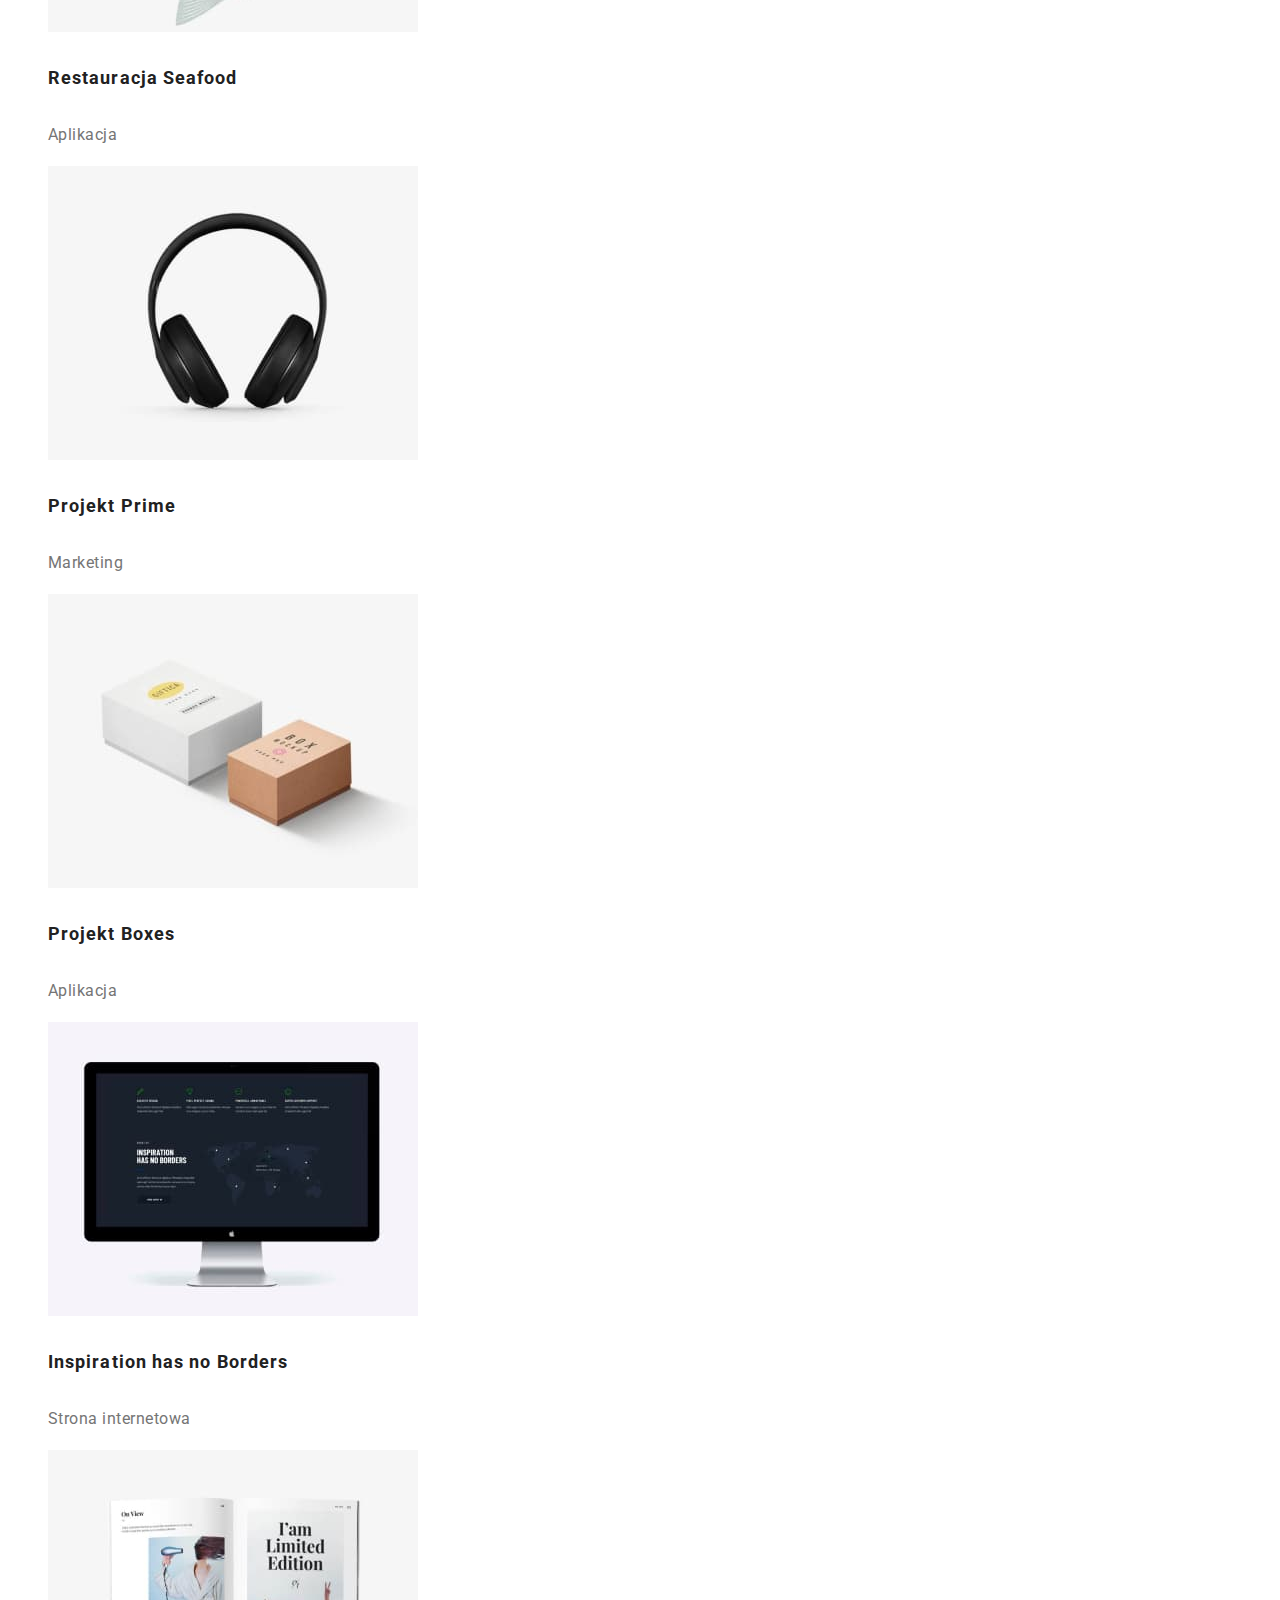
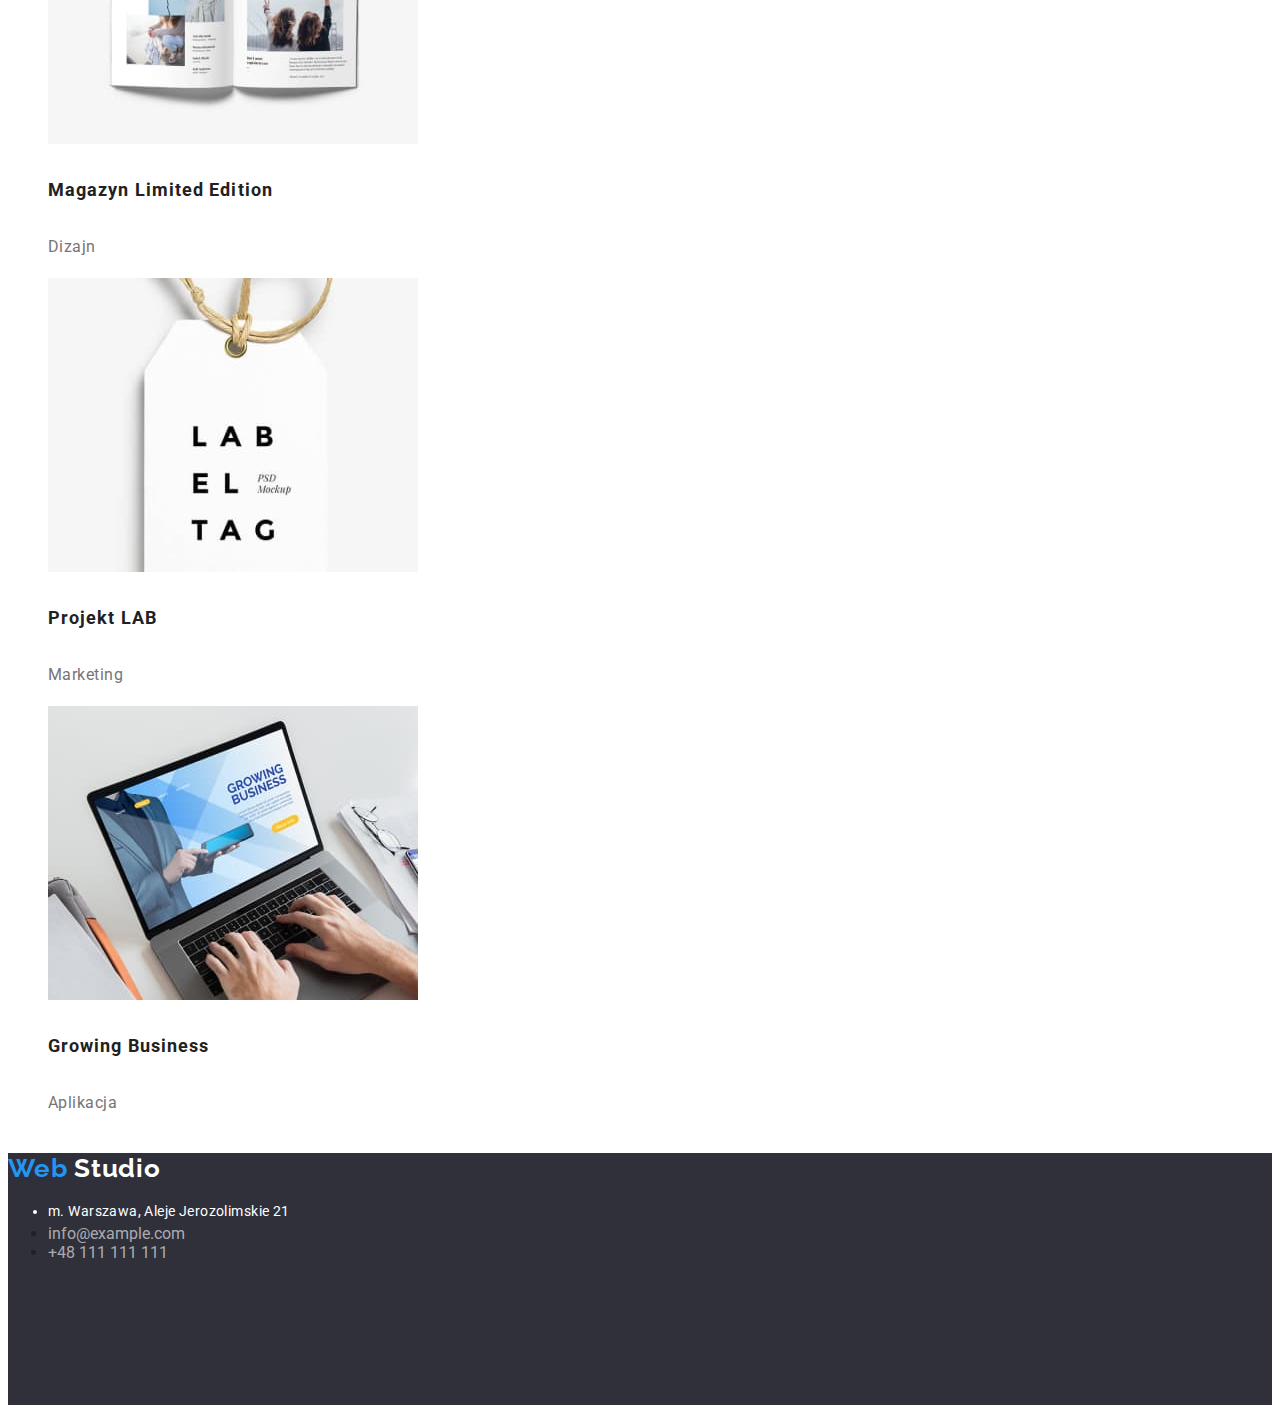
==== commit b2f91102: "Update portfolio.html" ====
--- a/portfolio.html
+++ b/portfolio.html
@@ -123,7 +123,7 @@
                 height="294"
               />
               <figcaption>
-                <h4: class="portfolio-captions-projects">Inspiration has no Borders</h4>
+                <h4 class="portfolio-captions-projects">Inspiration has no Borders</h4>
                 <p class="portfolio-captions-project-type">Strona internetowa</p>
               </figcaption>
               </figure>
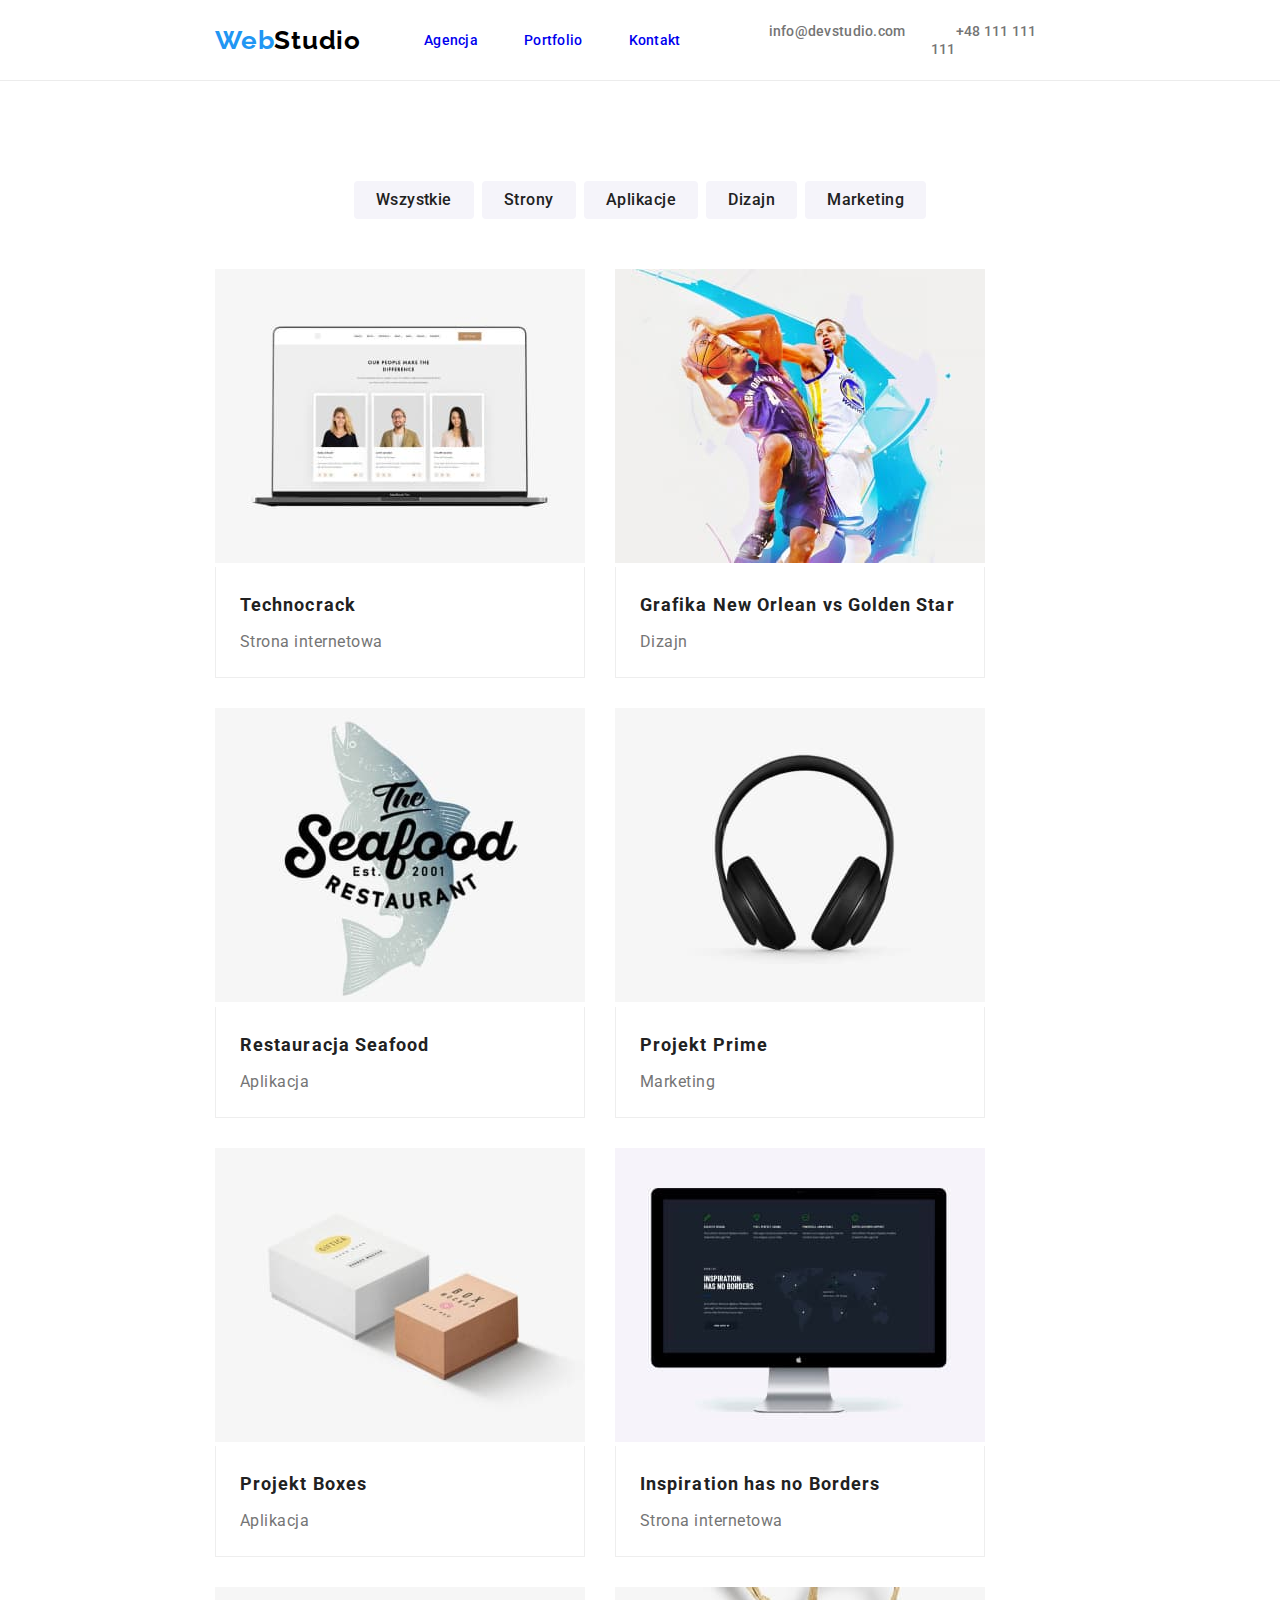
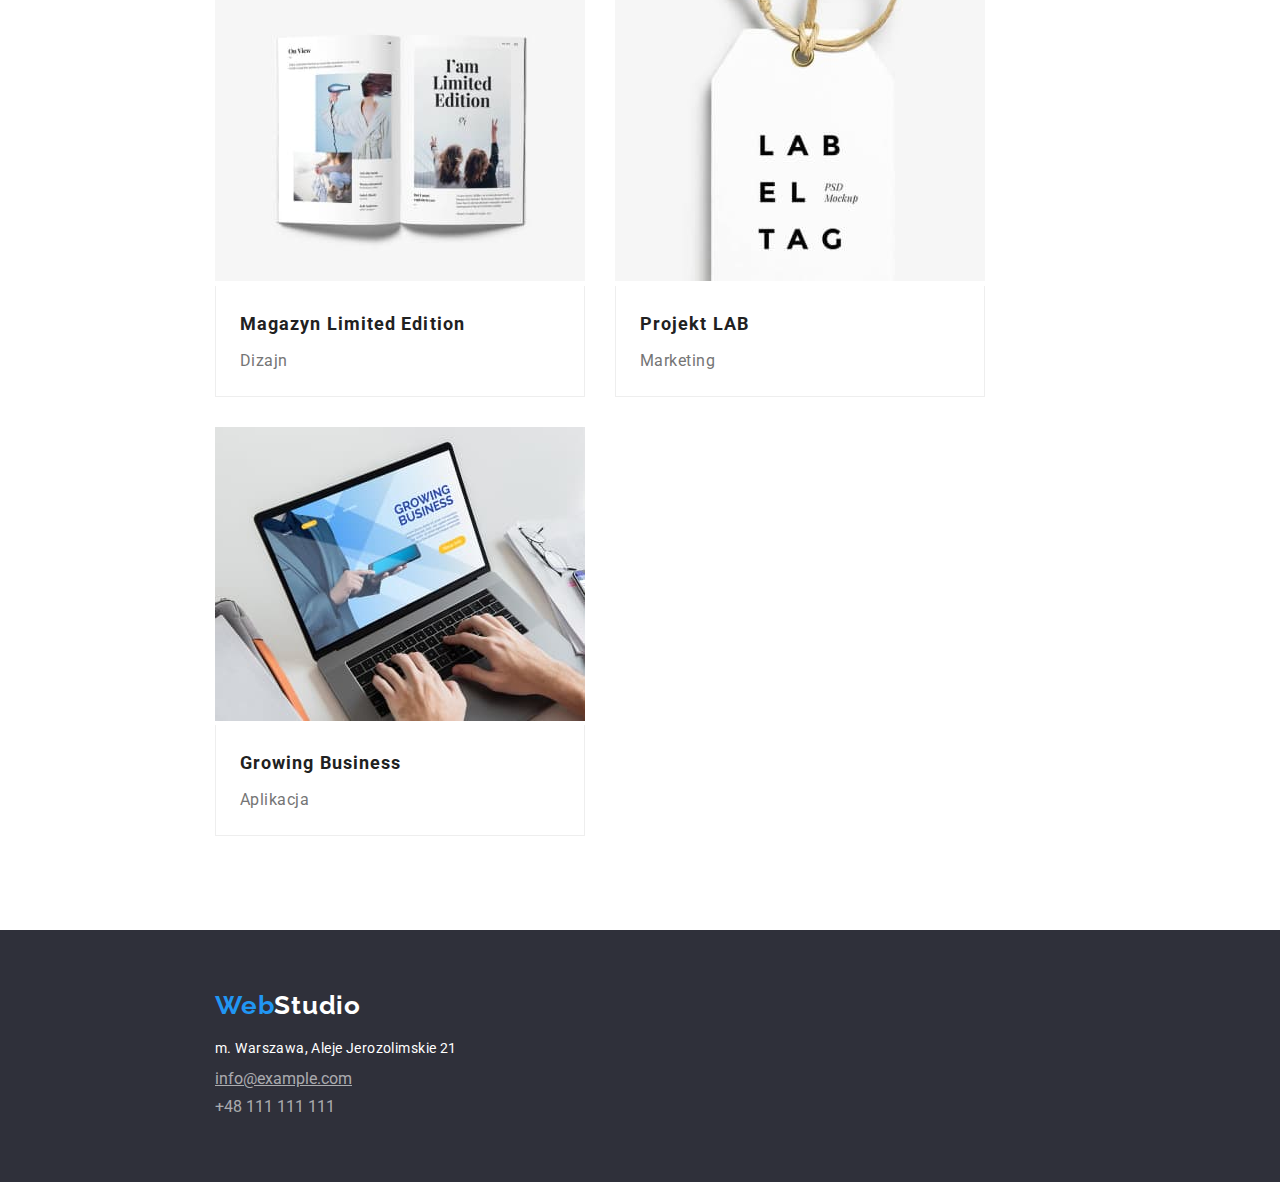
==== commit 6fea9579: "Add files via upload" ====
--- a/portfolio.html
+++ b/portfolio.html
@@ -1,192 +1,245 @@
-<!DOCTYPE html>
-<html lang="en">
-  <head>
-    <meta charset="UTF-8" />
-    <meta http-equiv="X-UA-Compatible" content="IE=edge" />
-    <meta name="viewport" content="width=device-width, initial-scale=1.0" />
-    <title>Portfolio</title>
-     <link rel="preconnect" href="https://fonts.googleapis.com" />
-    <link rel="preconnect" href="https://fonts.gstatic.com" crossorigin />
-    <link href="https://fonts.googleapis.com/css2?family=Raleway:wght@700&family=Roboto:wght@400;700;900&display=swap" rel="stylesheet">
-    <link rel="stylesheet" href="./css/styles.css"> 
-  </head>
-  <body>
-    <header>
-      <div: class="logo">
-        <a href="index.html" class="link">
-          <span class="blue-logo">Web</span>
-          <span class="black-logo">Studio</span>
-        </a>
-      </div>
-      <nav>
-        <ul>
-          <li> <a href="#" class="link navigation">Agencja</a></li>
-          <li> <a href="portfolio.html" class="link navigation">Portfolio</a></li>
-          <li> <a href="#" class="link navigation">Kontakt</a></li>
-        </ul>
-      </nav>
-      <div>
-        <ul>
-          <li> <a href="mailto:info@devstudio.com" class="link contacts-data">info@devstudio.com</a></li>
-          <li> <a href="tel:+48111111111" class="link contacts-data">+48 111 111 111</a></li>
-        </ul>
-      </div>
-    </header>
-    <main>
-      <nav>
-        <ul>
-          <li><button type="button" class="button button-filter">Wszystkie</button></li>
-          <li><button type="button" class="button button-filter">Strony</button></li>
-          <li><button type="button" class="button button-filter">Aplikacje</button></li>
-          <li><button type="button" class="button button-filter">Dizajn</button></li>
-          <li><button type="button" class="button button-filter">Marketing</button></li>
-        </ul>
-      </nav>
-      <section>
-        <ul: class="container wrap">
-          <li>
-            <figure>
-              <img
-                src="images/technocrack.jpg"
-                alt="nasz zespół i jego kompetencje"
-                width="370"
-                height="294"
-              />
-              <figcaption>
-                <h4 class="portfolio-captions-projects">Technocrack</h4>
-                <p class="portfolio-captions-project-type">Strona internetowa</p>
-              </figcaption>
-            </figure>
-          </li>
-          <li>
-            <figure>
-              <img
-                src="images/nba.jpg"
-                alt="koszykarze"
-                width="370"
-                height="294"
-              />
-              <figcaption>
-                <h4 class="portfolio-captions-projects">Grafika New Orlean vs Golden Star</h4>
-                <p class="portfolio-captions-project-type">Dizajn</p>
-              </figcaption>
-            </figure>
-          </li>
-          <li>
-            <figure>
-              <img
-                src="images/restaurant.jpg"
-                alt="logo restauracji"
-                width="370"
-                height="294"
-              />
-              <figcaption>
-                <h4 class="portfolio-captions-projects">Restauracja Seafood</h4>
-                <p class="portfolio-captions-project-type">Aplikacja</p>
-              </figcaption>
-            </figure>
-          </li>
-          <li>
-            <figure>
-              <img
-                src="images/prime.jpg"
-                alt="słuchawki"
-                width="370"
-                height="294"
-              />
-              <figcaption>
-                <h4 class="portfolio-captions-projects">Projekt Prime</h4>
-                <p class="portfolio-captions-project-type">Marketing</p>
-              </figcaption>
-            </figure>
-          </li>
-          <li>
-            <figure>
-              <img
-                src="images/boxes.jpg"
-                alt="dwa pudełka"
-                width="370"
-                height="294"
-              />
-              <figcaption>
-                <h4 class="portfolio-captions-projects">Projekt Boxes</h4>
-                <p class="portfolio-captions-project-type">Aplikacja</p>
-              </figcaption>
-            </figure>
-          </li>
-          <li>
-            <figure>
-              <img
-                src="images/inspiration.jpg"
-                alt="ekran z mapą świata i menu"
-                width="370"
-                height="294"
-              />
-              <figcaption>
-                <h4 class="portfolio-captions-projects">Inspiration has no Borders</h4>
-                <p class="portfolio-captions-project-type">Strona internetowa</p>
-              </figcaption>
-              </figure>
-          </li>
-          <li>
-            <figure>
-              <img
-                src="images/magazine.jpg"
-                alt="magazyn"
-                width="370"
-                height="294"
-              />
-              <figcaption>
-                <h4 class="portfolio-captions-projects">Magazyn Limited Edition</h4>
-                <p class="portfolio-captions-project-type">Dizajn</p>
-              </figcaption>
-              </figure>
-          </li>
-          <li>
-            <figure>
-              <img
-                src="images/lab.jpg"
-                alt="etykieta"
-                width="370"
-                height="294"
-              />
-              <figcaption>
-                <h4 class="portfolio-captions-projects">Projekt LAB</h4>
-                <p class="portfolio-captions-project-type">Marketing</p>
-              </figcaption>
-            </figure>
-          </li>
-          <li>
-            <figure>
-              <img
-                src="images/growingbiz.jpg"
-                alt="włączony laptop"
-                width="370"
-                height="294"
-              />
-              <figcaption>
-                <h4 class="portfolio-captions-projects">Growing Business</h4>
-                <p class="portfolio-captions-project-type">Aplikacja</p>
-              </figcaption>
-            </figure>
-          </li>
-        </ul>
-      </section>
-    </main>
-    <footer class="footers">
-      <div class="logo">
-        <a href="index.html" class="link">
-          <span class="blue-logo">Web</span>
-          <span class="white-logo">Studio</span>
-        </a>
-      </div>
-      <address>
-        <ul>
-          <li class="location">m. Warszawa, Aleje Jerozolimskie 21</li>
-          <li><a href="mailto:info@example.com" class="link contact-footer">info@example.com</a></li>
-          <li><a href="tel:+48111111111" class="link contact-footer">+48 111 111 111</a></li>
-        </ul>
-      </address>
-    </footer>
-  </body>
-</html>
+<!DOCTYPE html>
+<html lang="en">
+  <head>
+    <meta charset="UTF-8" />
+    <meta http-equiv="X-UA-Compatible" content="IE=edge" />
+    <meta name="viewport" content="width=device-width, initial-scale=1.0" />
+    <title>Portfolio</title>
+    <link rel="preconnect" href="https://fonts.googleapis.com" />
+    <link rel="preconnect" href="https://fonts.gstatic.com" crossorigin />
+    <link
+      href="https://fonts.googleapis.com/css2?family=Raleway:wght@700&family=Roboto:wght@400;700;900&display=swap"
+      rel="stylesheet"
+    />
+    <link
+      rel="stylesheet"
+      href="https://cdnjs.cloudflare.com/ajax/libs/modern-normalize/1.0.0/modern-normalize.min.css"
+    />
+    <link rel="stylesheet" href="./css/styles.css" />
+  </head>
+  <body>
+    <header>
+      <div class="header-flex">
+        <div class="logo">
+          <a href="index.html" class="link">
+            <span class="logo blue-logo">Web</span>Studio
+          </a>
+        </div>
+        <nav class="navigation-flex">
+          <ul class="list-style-no">
+            <li><a href="#" class="link navigation">Agencja</a></li>
+            <li>
+              <a href="portfolio.html" class="link navigation">Portfolio</a>
+            </li>
+            <li><a href="#" class="link navigation">Kontakt</a></li>
+          </ul>
+        </nav>
+        <div>
+          <ul class="list-style-no address-flex">
+            <li>
+              <a href="mailto:info@devstudio.com" class="link contacts-data"
+                >info@devstudio.com</a
+              >
+            </li>
+            <li>
+              <a href="tel:+48111111111" class="link contacts-data"
+                >+48 111 111 111</a
+              >
+            </li>
+          </ul>
+        </div>
+      </div>
+    </header>
+    <main class="main-portfolio">
+      <nav>
+        <ul class="list-style-no buttons-filter">
+          <li>
+            <button type="button" class="button button-filter">
+              Wszystkie
+            </button>
+          </li>
+          <li>
+            <button type="button" class="button button-filter">Strony</button>
+          </li>
+          <li>
+            <button type="button" class="button button-filter">
+              Aplikacje
+            </button>
+          </li>
+          <li>
+            <button type="button" class="button button-filter">Dizajn</button>
+          </li>
+          <li>
+            <button type="button" class="button button-filter">
+              Marketing
+            </button>
+          </li>
+        </ul>
+      </nav>
+      <section class="section-projects">
+        <ul class="container wrap">
+          <li class="item">
+            <figure class="projects">
+              <img
+                src="images/technocrack.jpg"
+                alt="nasz zespół i jego kompetencje"
+                width="370"
+                height="294"
+              />
+              <figcaption class="projects-caption">
+                <h4 class="portfolio-captions-projects">Technocrack</h4>
+                <p class="portfolio-captions-project-type">
+                  Strona internetowa
+                </p>
+              </figcaption>
+            </figure>
+          </li>
+          <li class="item">
+            <figure class="projects">
+              <img
+                src="images/nba.jpg"
+                alt="koszykarze"
+                width="370"
+                height="294"
+              />
+              <figcaption class="projects-caption">
+                <h4 class="portfolio-captions-projects">
+                  Grafika New Orlean vs Golden Star
+                </h4>
+                <p class="portfolio-captions-project-type">Dizajn</p>
+              </figcaption>
+            </figure>
+          </li>
+          <li class="item">
+            <figure class="projects">
+              <img
+                src="images/restaurant.jpg"
+                alt="logo restauracji"
+                width="370"
+                height="294"
+              />
+              <figcaption class="projects-caption">
+                <h4 class="portfolio-captions-projects">Restauracja Seafood</h4>
+                <p class="portfolio-captions-project-type">Aplikacja</p>
+              </figcaption>
+            </figure>
+          </li>
+          <li class="item">
+            <figure class="projects">
+              <img
+                src="images/prime.jpg"
+                alt="słuchawki"
+                width="370"
+                height="294"
+              />
+              <figcaption class="projects-caption">
+                <h4 class="portfolio-captions-projects">Projekt Prime</h4>
+                <p class="portfolio-captions-project-type">Marketing</p>
+              </figcaption>
+            </figure class="projects">
+          </li>
+          <li class="item">
+            <figure class="projects">
+              <img
+                src="images/boxes.jpg"
+                alt="dwa pudełka"
+                width="370"
+                height="294"
+              />
+              <figcaption class="projects-caption">
+                <h4 class="portfolio-captions-projects">Projekt Boxes</h4>
+                <p class="portfolio-captions-project-type">Aplikacja</p>
+              </figcaption>
+            </figure>
+          </li>
+          <li class="item">
+            <figure class="projects">
+              <img
+                src="images/inspiration.jpg"
+                alt="ekran z mapą świata i menu"
+                width="370"
+                height="294"
+              />
+              <figcaption class="projects-caption">
+                <h4 class="portfolio-captions-projects">
+                  Inspiration has no Borders
+                </h4>
+                <p class="portfolio-captions-project-type">
+                  Strona internetowa
+                </p>
+              </figcaption>
+            </figure class="projects">
+          </li>
+          <li class="item">
+            <figure class="projects">
+              <img
+                src="images/magazine.jpg"
+                alt="magazyn"
+                width="370"
+                height="294"
+              />
+              <figcaption class="projects-caption">
+                <h4 class="portfolio-captions-projects">
+                  Magazyn Limited Edition
+                </h4>
+                <p class="portfolio-captions-project-type">Dizajn</p>
+              </figcaption>
+            </figure>
+          </li>
+          <li class="item">
+            <figure class="projects">
+              <img
+                src="images/lab.jpg"
+                alt="etykieta"
+                width="370"
+                height="294"
+              />
+              <figcaption class="projects-caption">
+                <h4 class="portfolio-captions-projects">Projekt LAB</h4>
+                <p class="portfolio-captions-project-type">Marketing</p>
+              </figcaption>
+            </figure>
+          </li>
+          <li class="item">
+            <figure class="projects">
+              <img
+                src="images/growingbiz.jpg"
+                alt="włączony laptop"
+                width="370"
+                height="294"
+              />
+              <figcaption class="projects-caption">
+                <h4 class="portfolio-captions-projects">Growing Business</h4>
+                <p class="portfolio-captions-project-type">Aplikacja</p>
+              </figcaption>
+            </figure>
+          </li>
+        </ul>
+      </section>
+    </main>
+    <footer class="footers">
+      <div class="logo">
+        <a href="index.html" class="link">
+          <span class="blue-logo">Web</span>Studio
+        </a>
+      </div>
+      <address>
+        <ul class="list-style-no">
+          <li class="location">m. Warszawa, Aleje Jerozolimskie 21</li>
+          <li>
+            <a
+              href="mailto:info@example.com"
+              class="link contact-footer mail-portfolio"
+              >info@example.com</a
+            >
+          </li>
+          <li>
+            <a href="tel:+48111111111" class="link contact-footer"
+              >+48 111 111 111</a
+            >
+          </li>
+        </ul>
+      </address>
+    </footer>
+  </body>
+</html>
--- a/css/styles.css
+++ b/css/styles.css
@@ -1,203 +1,325 @@
-:root {
-  --main-color: #212121;
-  --secendary-color: #2196f3;
-  --tertiary-color: #757575;
-  --background-color: #f5f4fa;
-  --secendery-background-color: #2f303a;
-  --logo-white: #ffffff;
-  --logo-black: #000000;
-  --color-contact-footer: rgba(255, 255, 255, 0.6);
-}
-
-body {
-  font-family: "Roboto", sans-serif;
-  font-style: normal;
-  color: var(--main-color, #212121);
-  list-style-type: none;
-}
-
-.our-strenghts {
-  font-weight: 700;
-  font-size: 14px;
-  line-height: 1.14;
-  letter-spacing: 0.03em;
-  text-transform: uppercase;
-}
-
-.our-strenghts-description {
-  font-weight: 400;
-  font-size: 14px;
-  line-height: 1.71;
-  letter-spacing: 0.03em;
-  color: var(--tertiary-color, #757575);
-  text-align: left;
-  text-transform: none;
-}
-
-.subtitle {
-  font-weight: 700;
-  font-size: 36px;
-  line-height: 1.17;
-  text-align: center;
-  letter-spacing: 0.03em;
-}
-
-.container {
-  list-style-type: none;
-  padding: 0 215px 0 215px;
-}
-
-.wrap {
-  -webkit-flex-wrap: wrap;
-  flex-wrap: wrap;
-}
-
-.footers {
-  height: 252px;
-  left: 0px;
-  background: #2f303a;
-}
-
-.logo {
-  font-family: "Raleway", sans-serif;
-  font-style: normal;
-  font-weight: 700;
-  font-size: 26px;
-  line-height: 1.19;
-  letter-spacing: 0.03em;
-  text-decoration: none;
-}
-
-.blue-logo {
-  color: var(--secendary-color, #2196f3);
-}
-
-.black-logo {
-  color: var(--logo-black, #000000);
-}
-
-.white-logo {
-  color: var(--logo-white, #ffffff);
-}
-
-.navigation {
-  font-family: "Roboto", sans-serif;
-  font-weight: 500;
-  font-size: 14px;
-  line-height: 1.14;
-  letter-spacing: 0.02em;
-  text-decoration: none;
-}
-
-.contacts-data {
-  font-family: "Roboto", sans-serif;
-  font-weight: 500;
-  font-size: 14px;
-  line-height: 1.14;
-  letter-spacing: 0.02em;
-  color: #757575;
-}
-
-.title {
-  font-weight: 900;
-  font-size: 44px;
-  line-height: 1.36;
-  text-align: center;
-  letter-spacing: 0.06em;
-  text-transform: uppercase;
-  color: var(--logo-white, #ffffff);
-  background: var(--secendery-background-colo, #2f303a);
-}
-
-.button {
-  font-family: "Roboto";
-  font-style: normal;
-  font-weight: 700;
-  font-size: 16px;
-  line-height: 1.88;
-  display: flex;
-  align-items: center;
-  text-align: center;
-  letter-spacing: 0.06em;
-  box-shadow: 0px 4px 4px rgba(0, 0, 0, 0.15);
-  border-radius: 4px;
-  cursor: pointer;
-  list-style-type: none;
-}
-
-.button-service {
-  color: var(--logo-white, #ffffff);
-  background: var(--secendary-color, #2196f3);
-}
-
-.button-filter {
-  color: var(--main-color, #212121);
-  background: var(--background-color, #f5f4fa);
-  font-style: normal;
-  font-weight: 500;
-  font-size: 16px;
-  line-height: 1.62;
-  letter-spacing: 0.03em;
-}
-
-.button-filter:hover,
-.button-filter:focus {
-  color: #ffffff;
-  background: #2196f3;
-}
-
-.caption-name {
-  font-weight: 500;
-  font-size: 16px;
-  line-height: 1.19;
-  text-align: center;
-  letter-spacing: 0.03em;
-}
-
-.caption-position {
-  font-weight: 400;
-  font-size: 16px;
-  line-height: 1.91;
-  text-align: center;
-  letter-spacing: 0.03em;
-  color: #757575;
-}
-
-.link {
-  text-decoration: none;
-  font-style: normal;
-}
-
-.portfolio-captions-projects {
-  font-weight: 700;
-  font-size: 18px;
-  line-height: 2;
-  letter-spacing: 0.06em;
-}
-
-.portfolio-captions-project-type {
-  font-weight: 400;
-  font-size: 16px;
-  line-height: 1.88;
-  letter-spacing: 0.03em;
-  color: #757575;
-}
-
-.location {
-  font-family: "Roboto";
-  font-size: 14px;
-  line-height: 1.71;
-  letter-spacing: 0.03em;
-  font-style: normal;
-  font-weight: 400;
-  color: var(--logo-white, #ffffff);
-}
-
-.contact-footer {
-  color: var(--color-contact-footer, rgba(255, 255, 255, 0.6));
-}
-
-.link:hover,
-.link:focus {
-  color: var(--secendary-color, #2196f3);
-}
+:root {
+  --main-color: #212121;
+  --secendary-color: #2196f3;
+  --tertiary-color: #757575;
+  --background-color: #f5f4fa;
+  --secendery-background-color: #2f303a;
+  --logo-white: #ffffff;
+  --logo-black: #000000;
+  --color-contact-footer: rgba(255, 255, 255, 0.6);
+}
+
+body {
+  font-family: "Roboto", sans-serif;
+  font-style: normal;
+  color: var(--main-color, #212121);
+  list-style-type: none;
+  max-width: 1600px;
+}
+
+.our-strenghts {
+  font-weight: 700;
+  font-size: 14px;
+  line-height: 1.14;
+  letter-spacing: 0.03em;
+  text-transform: uppercase;
+}
+
+.our-strenghts-description {
+  font-weight: 400;
+  font-size: 14px;
+  line-height: 1.71;
+  letter-spacing: 0.03em;
+  color: var(--tertiary-color, #757575);
+  text-align: left;
+  text-transform: none;
+}
+
+.subtitle {
+  font-weight: 700;
+  font-size: 36px;
+  line-height: 1.17;
+  text-align: center;
+  letter-spacing: 0.03em;
+  margin-bottom: 50px;
+  margin-top: 0px;
+}
+
+.container {
+  list-style-type: none;
+  padding: 0 215px;
+  display: flex;
+  gap: 30px;
+  margin: 0px;
+}
+
+.wrap {
+  flex-wrap: wrap;
+  margin: 0px;
+}
+
+.footers {
+  background: var(--secendery-background-colo, #2f303a);
+  height: 252px;
+  padding: 60px 215px;
+}
+
+.logo {
+  font-family: "Raleway", sans-serif;
+  font-style: normal;
+  font-weight: 700;
+  font-size: 26px;
+  line-height: 1.19;
+  letter-spacing: 0.03em;
+  text-decoration: none;
+  flex-grow: 1;
+}
+
+.blue-logo {
+  color: var(--secendary-color, #2196f3);
+}
+
+.navigation {
+  font-family: "Roboto", sans-serif;
+  font-weight: 500;
+  font-size: 14px;
+  line-height: 1.14;
+  letter-spacing: 0.02em;
+  text-decoration: none;
+  padding: 0 23px;
+}
+
+.contacts-data {
+  font-family: "Roboto", sans-serif;
+  font-weight: 500;
+  font-size: 14px;
+  line-height: 1.14;
+  letter-spacing: 0.02em;
+  color: var(--tertiary-color, #757575);
+  padding: 0 25px;
+}
+
+.title {
+  font-weight: 900;
+  font-size: 44px;
+  line-height: 1.36;
+  text-align: center;
+  letter-spacing: 0.06em;
+  text-transform: uppercase;
+  color: var(--logo-white, #ffffff);
+  padding: 200px 452px 30px;
+  margin: 0;
+}
+
+.button {
+  font-family: "Roboto";
+  font-style: normal;
+  font-weight: 700;
+  font-size: 16px;
+  line-height: 1.88;
+  align-items: center;
+  text-align: center;
+  letter-spacing: 0.06em;
+  box-shadow: 0px 4px 4px rgba(0, 0, 0, 0.15);
+  border-radius: 4px;
+  cursor: pointer;
+  list-style-type: none;
+  display: inline-block;
+  margin: 0 auto;
+  border: none;
+}
+
+.button-service {
+  color: var(--logo-white, #ffffff);
+  background: var(--secendary-color, #2196f3);
+  display: block;
+  margin-top: 40px;
+  width: 200px;
+  height: 50px;
+}
+
+.button-filter {
+  color: var(--main-color, #212121);
+  background: var(--background-color, #f5f4fa);
+  font-style: normal;
+  font-weight: 500;
+  font-size: 16px;
+  line-height: 1.62;
+  letter-spacing: 0.03em;
+  padding: 6px 22px;
+  box-shadow: none;
+}
+
+.button-filter:hover,
+.button-filter:focus {
+  color: var(--logo-white, #ffffff);
+  background: #2196f3;
+  box-shadow: 0px 3px 1px rgba(0, 0, 0, 0.1), 0px 1px 2px rgba(0, 0, 0, 0.08),
+    0px 2px 2px rgba(0, 0, 0, 0.12);
+}
+
+.caption-name {
+  font-weight: 500;
+  font-size: 16px;
+  line-height: 1.19;
+  text-align: center;
+  letter-spacing: 0.03em;
+  margin-block-end: 0px;
+  margin-block-start: 0px;
+}
+
+.caption-position {
+  font-weight: 400;
+  font-size: 16px;
+  line-height: 1.91;
+  text-align: center;
+  letter-spacing: 0.03em;
+  color: var(--tertiary-color, #757575);
+  margin-top: 0px;
+}
+
+.link {
+  text-decoration: none;
+  font-style: normal;
+}
+
+.portfolio-captions-projects {
+  font-weight: 700;
+  font-size: 18px;
+  line-height: 2;
+  letter-spacing: 0.06em;
+  margin: 0px;
+  padding: 20px 24px 4px;
+}
+
+.portfolio-captions-project-type {
+  font-weight: 400;
+  font-size: 16px;
+  line-height: 1.88;
+  letter-spacing: 0.03em;
+  color: var(--tertiary-color, #757575);
+  margin: 0px;
+  padding: 0px 24px 20px;
+}
+
+.location {
+  font-family: "Roboto";
+  font-size: 14px;
+  line-height: 1.71;
+  letter-spacing: 0.03em;
+  font-style: normal;
+  font-weight: 400;
+  color: var(--logo-white, #ffffff);
+}
+
+.contact-footer {
+  color: var(--color-contact-footer, rgba(255, 255, 255, 0.6));
+}
+
+.link:visited {
+  color: var(--main-color, #212121);
+}
+
+.link:hover,
+.link:focus {
+  color: var(--secendary-color, #2196f3);
+}
+
+.list-style-no {
+  list-style-type: none;
+}
+
+.logo .link {
+  color: var(--logo-black, #000000);
+}
+
+.footers .logo .link {
+  color: var(--logo-white, #ffffff);
+}
+
+.mail-portfolio {
+  text-decoration: underline;
+}
+
+.header-flex {
+  display: flex;
+  align-items: center;
+  justify-content: space-between;
+  padding: 0 215px;
+  height: 80px;
+}
+
+nav .list-style-no {
+  display: flex;
+}
+
+.address-flex {
+  display: flex;
+  justify-content: space-between;
+}
+
+.title-section {
+  height: 600px;
+  background: var(--secendery-background-colo, #2f303a);
+}
+
+.buttons-filter {
+  gap: 8px;
+  justify-content: center;
+  padding: 100px 0px 50px;
+  margin: 0px;
+}
+
+.our-team {
+  background: var(--background-color, #f5f4fa);
+}
+
+.section {
+  padding-block: 94px;
+}
+
+.team-photo {
+  margin: 0;
+  box-shadow: 0px 1px 3px rgba(0, 0, 0, 0.12), 0px 1px 1px rgba(0, 0, 0, 0.14),
+    0px 2px 1px rgba(0, 0, 0, 0.2);
+  border-radius: 0px 0px 4px 4px;
+  height: 368px;
+}
+
+address ul {
+  padding: 0px;
+}
+
+address ul li {
+  margin-block: 9px;
+}
+
+.team-photo figcaption {
+  padding-top: 30px;
+}
+
+.main-portfolio {
+  border-top: 1px solid #ececec;
+}
+
+.projects {
+  margin: 0px;
+}
+
+.projects-caption {
+  border-left: 1px solid #eeeeee;
+  border-right: 1px solid #eeeeee;
+  border-bottom: 1px solid #eeeeee;
+}
+
+.item {
+  flex-basis: calc((100% - 60px) / 3);
+}
+
+.section-projects {
+  padding-bottom: 94px;
+}
+
+.navigation-flex {
+  flex-grow: 2;
+}
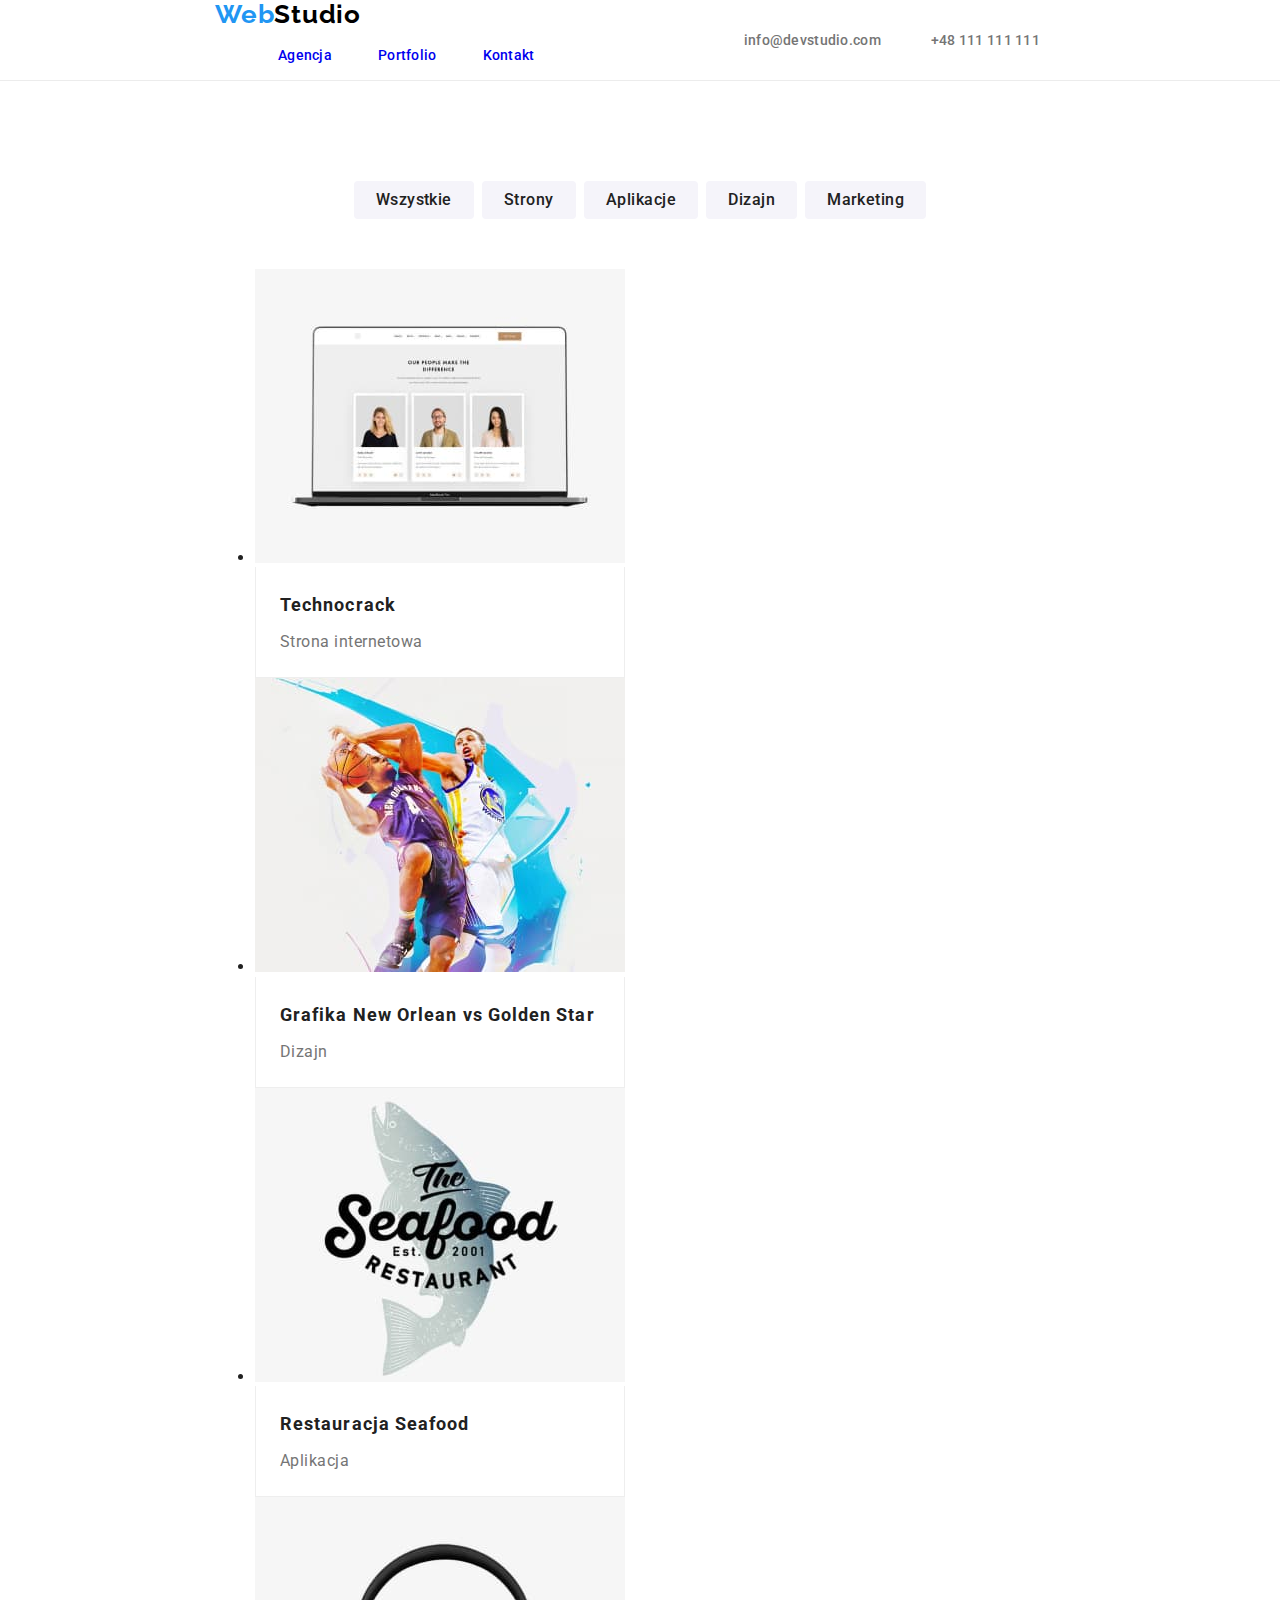
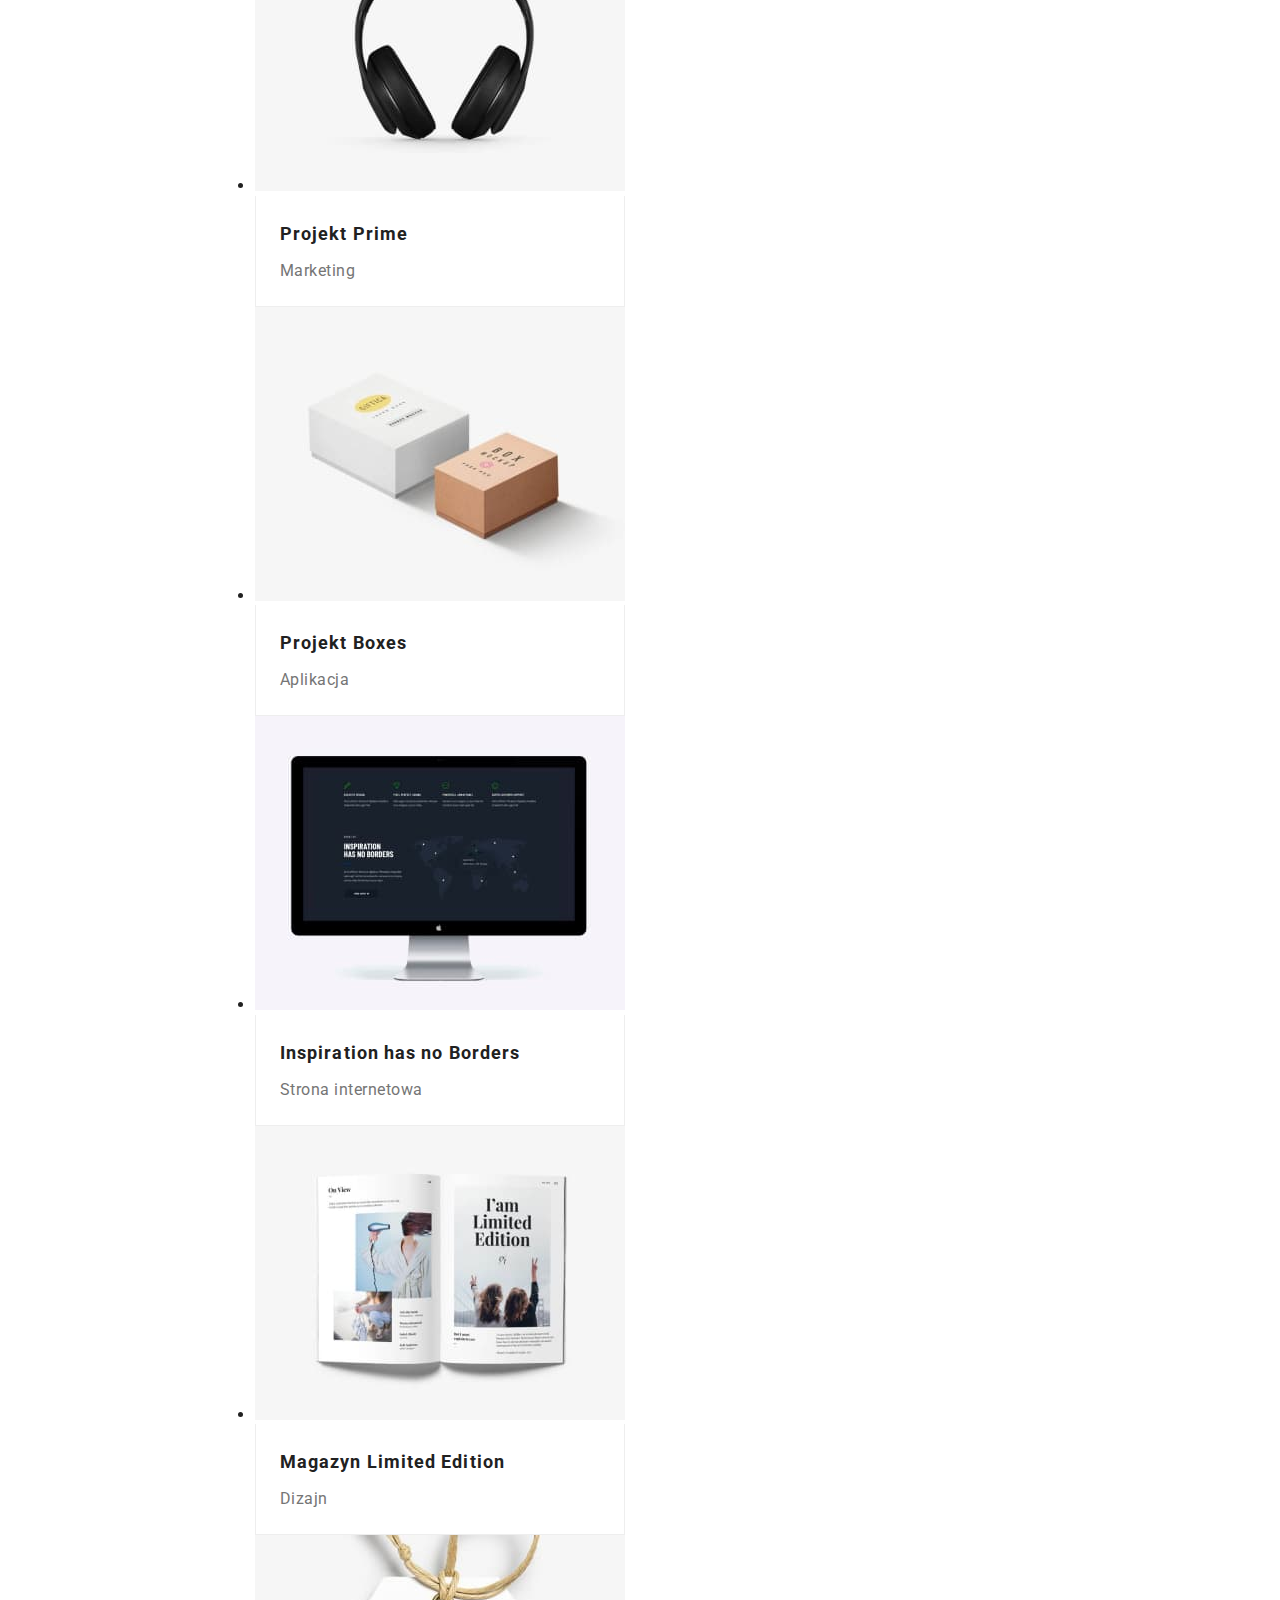
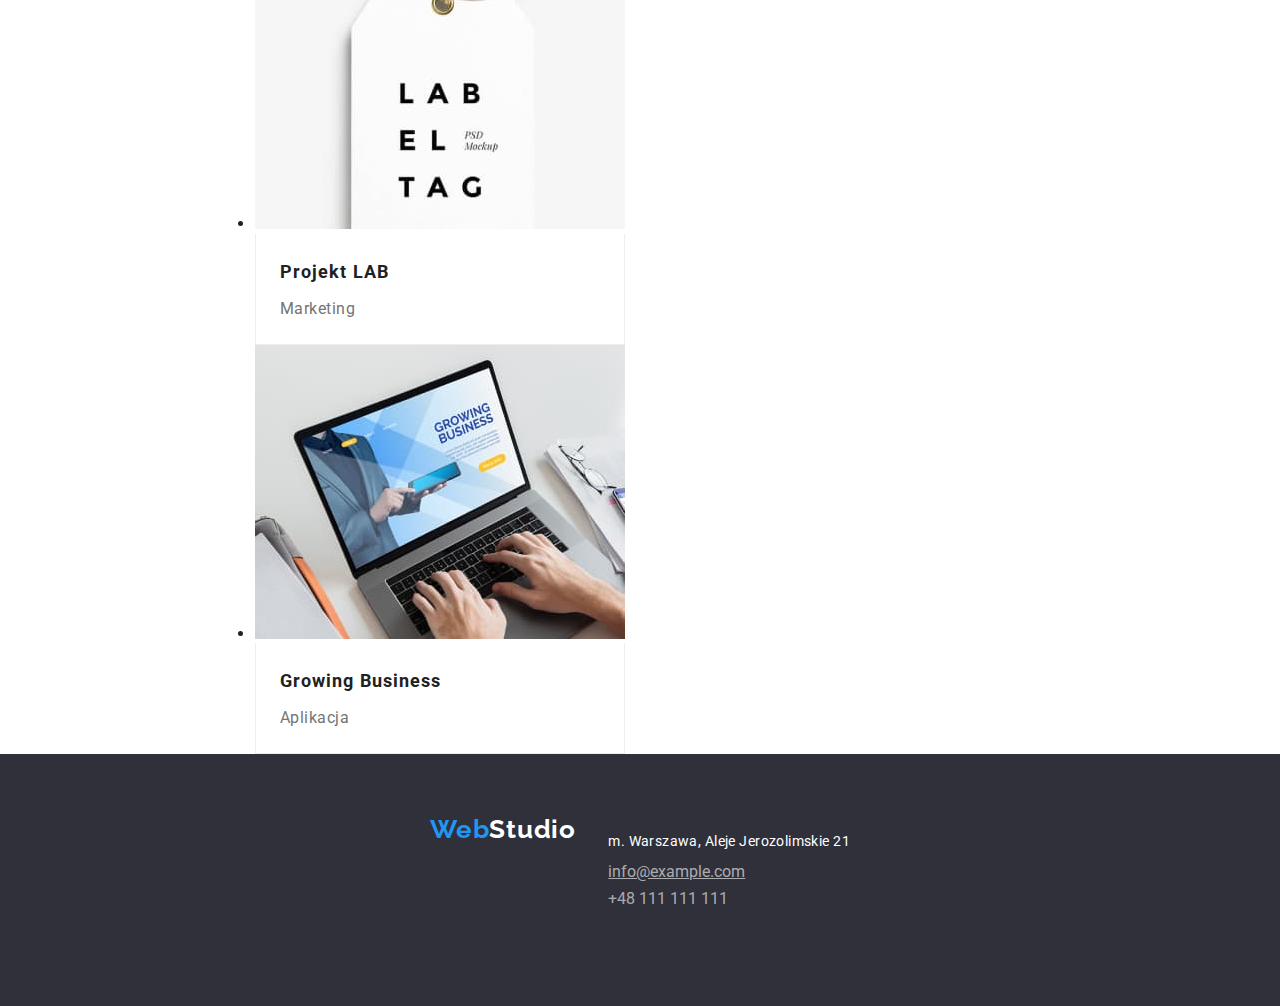
==== commit 53ace980: "Add files via upload" ====
--- a/portfolio.html
+++ b/portfolio.html
@@ -19,21 +19,23 @@
   </head>
   <body>
     <header>
-      <div class="header-flex">
-        <div class="logo">
-          <a href="index.html" class="link">
-            <span class="logo blue-logo">Web</span>Studio
-          </a>
+      <div class="header-flex container">
+        <div class="header-left">
+          <div class="logo logo-margin">
+            <a href="index.html" class="link">
+              <span class="logo blue-logo">Web</span>Studio
+            </a>
+          </div>
+          <nav>
+            <ul class="list-style-no">
+              <li><a href="#" class="link navigation">Agencja</a></li>
+              <li>
+                <a href="portfolio.html" class="link navigation">Portfolio</a>
+              </li>
+              <li><a href="#" class="link navigation">Kontakt</a></li>
+            </ul>
+          </nav>
         </div>
-        <nav class="navigation-flex">
-          <ul class="list-style-no">
-            <li><a href="#" class="link navigation">Agencja</a></li>
-            <li>
-              <a href="portfolio.html" class="link navigation">Portfolio</a>
-            </li>
-            <li><a href="#" class="link navigation">Kontakt</a></li>
-          </ul>
-        </nav>
         <div>
           <ul class="list-style-no address-flex">
             <li>
@@ -76,8 +78,8 @@
           </li>
         </ul>
       </nav>
-      <section class="section-projects">
-        <ul class="container wrap">
+      <section class="container section-padding-bottom">
+        <ul class="wrap">
           <li class="item">
             <figure class="projects">
               <img
@@ -218,6 +220,8 @@
       </section>
     </main>
     <footer class="footers">
+      <div>
+        <div class="container">
       <div class="logo">
         <a href="index.html" class="link">
           <span class="blue-logo">Web</span>Studio
@@ -240,6 +244,8 @@
           </li>
         </ul>
       </address>
+      </div>
+      </div>
     </footer>
   </body>
 </html>
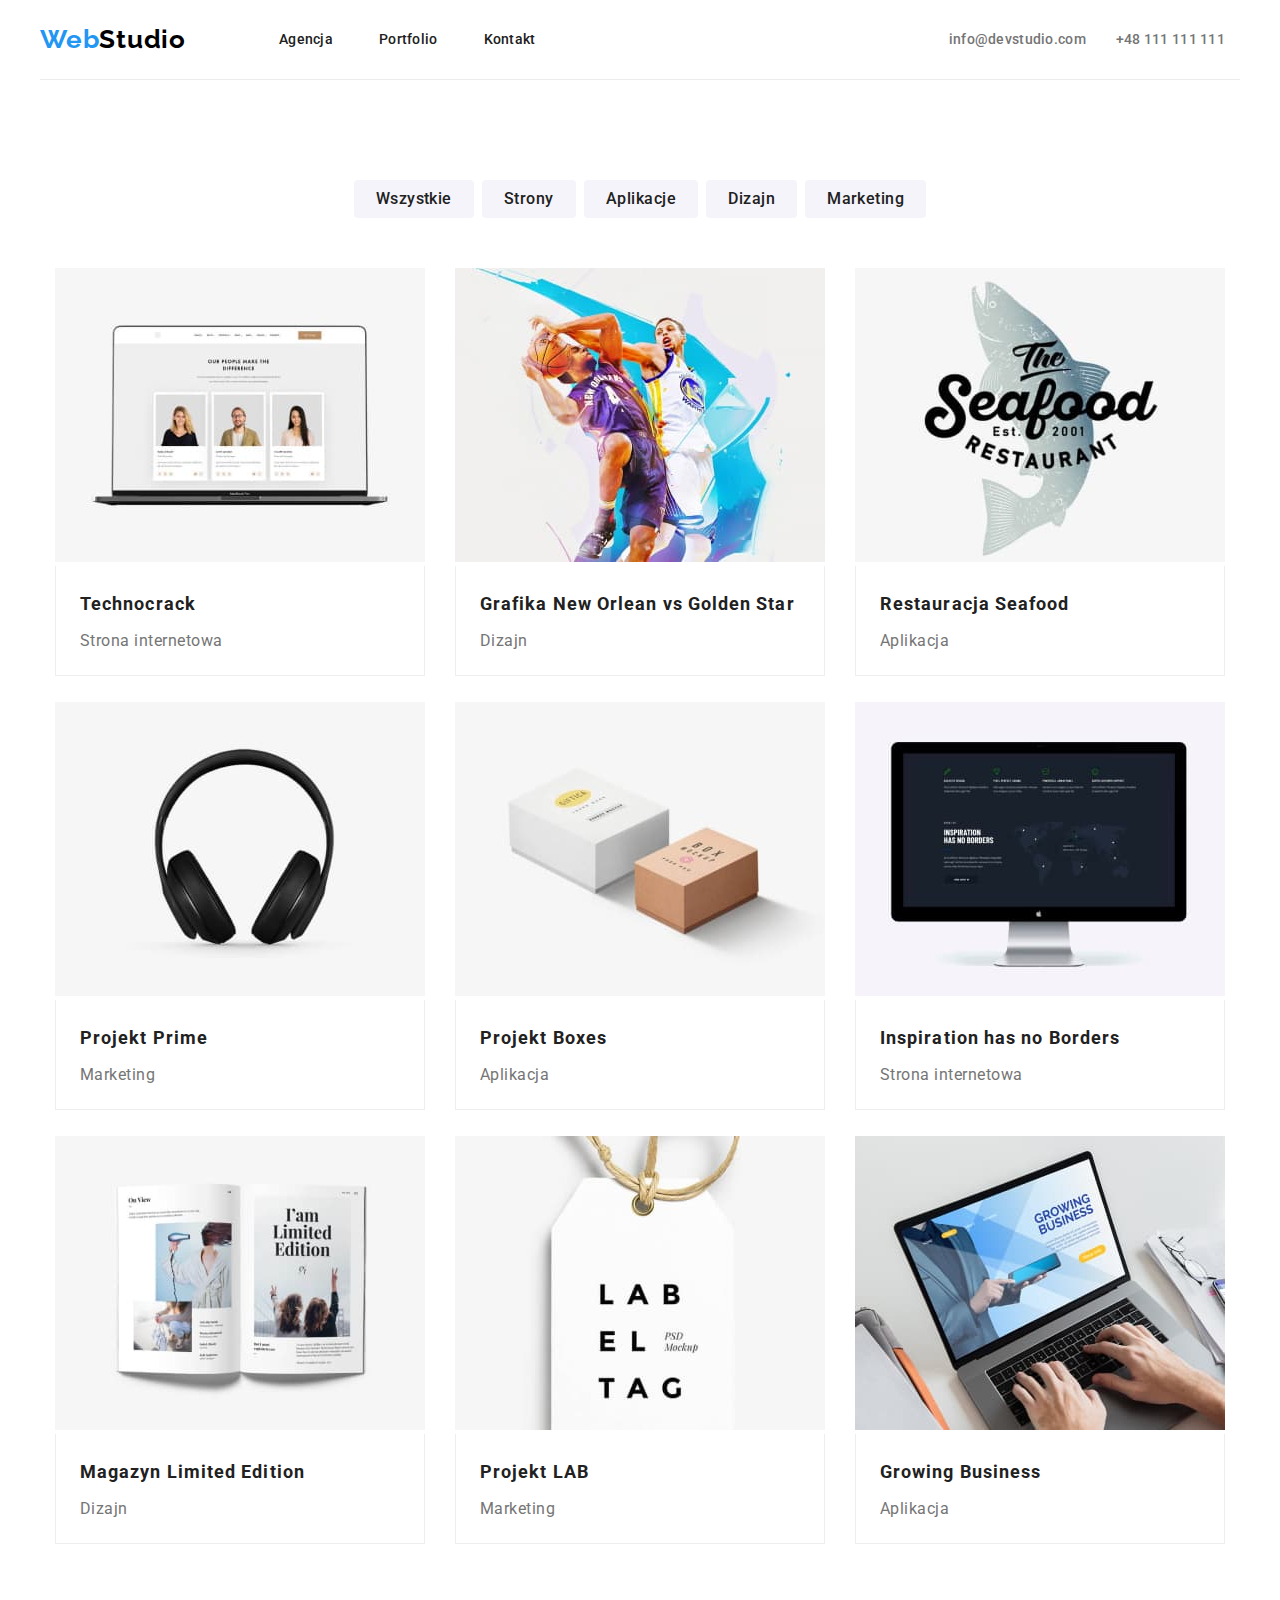
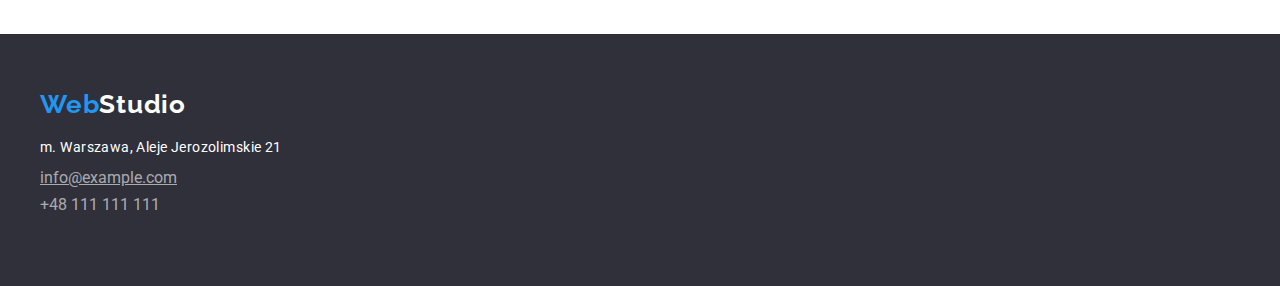
==== commit 066eacf5: "Add files via upload" ====
--- a/portfolio.html
+++ b/portfolio.html
@@ -52,7 +52,7 @@
         </div>
       </div>
     </header>
-    <main class="main-portfolio">
+    <main>
       <nav>
         <ul class="list-style-no buttons-filter">
           <li>
--- a/css/styles.css
+++ b/css/styles.css
@@ -14,7 +14,6 @@
   font-style: normal;
   color: var(--main-color, #212121);
   list-style-type: none;
-  max-width: 1600px;
 }
 
 .our-strenghts {
@@ -47,21 +46,45 @@
 
 .container {
   list-style-type: none;
-  padding: 0 215px;
+  max-width: 1200px;
+  margin: 0 auto;
+}
+
+.section-content {
   display: flex;
   gap: 30px;
-  margin: 0px;
+  padding: 0px;
+  justify-content: center;
+}
+
+.our-team {
+  background: var(--background-color, #f5f4fa);
+}
+
+.section {
+  padding-top: 94px;
+}
+
+.section-padding-bottom {
+  padding-bottom: 94px;
 }
 
 .wrap {
+  display: flex;
+  gap: 30px;
+  padding: 0px;
+  justify-content: center;
   flex-wrap: wrap;
   margin: 0px;
+  list-style-type: none;
 }
 
 .footers {
-  background: var(--secendery-background-colo, #2f303a);
+  background: var(--secendery-background-color, #2f303a);
   height: 252px;
-  padding: 60px 215px;
+  display: flex;
+  flex-direction: column;
+  justify-content: center;
 }
 
 .logo {
@@ -72,7 +95,6 @@
   line-height: 1.19;
   letter-spacing: 0.03em;
   text-decoration: none;
-  flex-grow: 1;
 }
 
 .blue-logo {
@@ -96,7 +118,11 @@
   line-height: 1.14;
   letter-spacing: 0.02em;
   color: var(--tertiary-color, #757575);
-  padding: 0 25px;
+  padding: 0 15px;
+}
+
+.address-flex .contacts-data {
+  color: var(--tertiary-color, #757575);
 }
 
 .title {
@@ -107,8 +133,7 @@
   letter-spacing: 0.06em;
   text-transform: uppercase;
   color: var(--logo-white, #ffffff);
-  padding: 200px 452px 30px;
-  margin: 0;
+  margin: 0px;
 }
 
 .button {
@@ -133,9 +158,9 @@
   color: var(--logo-white, #ffffff);
   background: var(--secendary-color, #2196f3);
   display: block;
-  margin-top: 40px;
   width: 200px;
   height: 50px;
+  margin-top: 30px;
 }
 
 .button-filter {
@@ -189,7 +214,7 @@
   line-height: 2;
   letter-spacing: 0.06em;
   margin: 0px;
-  padding: 20px 24px 4px;
+  padding: 20px 0px 4px 24px;
 }
 
 .portfolio-captions-project-type {
@@ -199,7 +224,7 @@
   letter-spacing: 0.03em;
   color: var(--tertiary-color, #757575);
   margin: 0px;
-  padding: 0px 24px 20px;
+  padding: 0px 0px 20px 24px;
 }
 
 .location {
@@ -212,11 +237,12 @@
   color: var(--logo-white, #ffffff);
 }
 
-.contact-footer {
+.list-style-no .contact-footer {
   color: var(--color-contact-footer, rgba(255, 255, 255, 0.6));
 }
 
-.link:visited {
+.link:visited,
+.link {
   color: var(--main-color, #212121);
 }
 
@@ -227,6 +253,7 @@
 
 .list-style-no {
   list-style-type: none;
+  padding: 0px;
 }
 
 .logo .link {
@@ -245,8 +272,8 @@
   display: flex;
   align-items: center;
   justify-content: space-between;
-  padding: 0 215px;
   height: 80px;
+  border-bottom: 1px solid #ececec;
 }
 
 nav .list-style-no {
@@ -261,6 +288,9 @@
 .title-section {
   height: 600px;
   background: var(--secendery-background-colo, #2f303a);
+  display: flex;
+  flex-direction: column;
+  justify-content: center;
 }
 
 .buttons-filter {
@@ -268,14 +298,6 @@
   justify-content: center;
   padding: 100px 0px 50px;
   margin: 0px;
-}
-
-.our-team {
-  background: var(--background-color, #f5f4fa);
-}
-
-.section {
-  padding-block: 94px;
 }
 
 .team-photo {
@@ -284,10 +306,7 @@
     0px 2px 1px rgba(0, 0, 0, 0.2);
   border-radius: 0px 0px 4px 4px;
   height: 368px;
-}
-
-address ul {
-  padding: 0px;
+  background: var(--logo-white, #ffffff);
 }
 
 address ul li {
@@ -298,28 +317,28 @@
   padding-top: 30px;
 }
 
-.main-portfolio {
-  border-top: 1px solid #ececec;
-}
-
 .projects {
   margin: 0px;
+  height: 404px;
 }
 
 .projects-caption {
+  width: 370px;
+  height: 110px;
   border-left: 1px solid #eeeeee;
   border-right: 1px solid #eeeeee;
   border-bottom: 1px solid #eeeeee;
 }
 
-.item {
-  flex-basis: calc((100% - 60px) / 3);
-}
-
-.section-projects {
-  padding-bottom: 94px;
-}
-
-.navigation-flex {
-  flex-grow: 2;
-}
+.what-we-do-height {
+  height: 294px;
+}
+
+.logo-margin {
+  margin-right: 70px;
+}
+
+.header-left {
+  display: flex;
+  align-items: center;
+}
